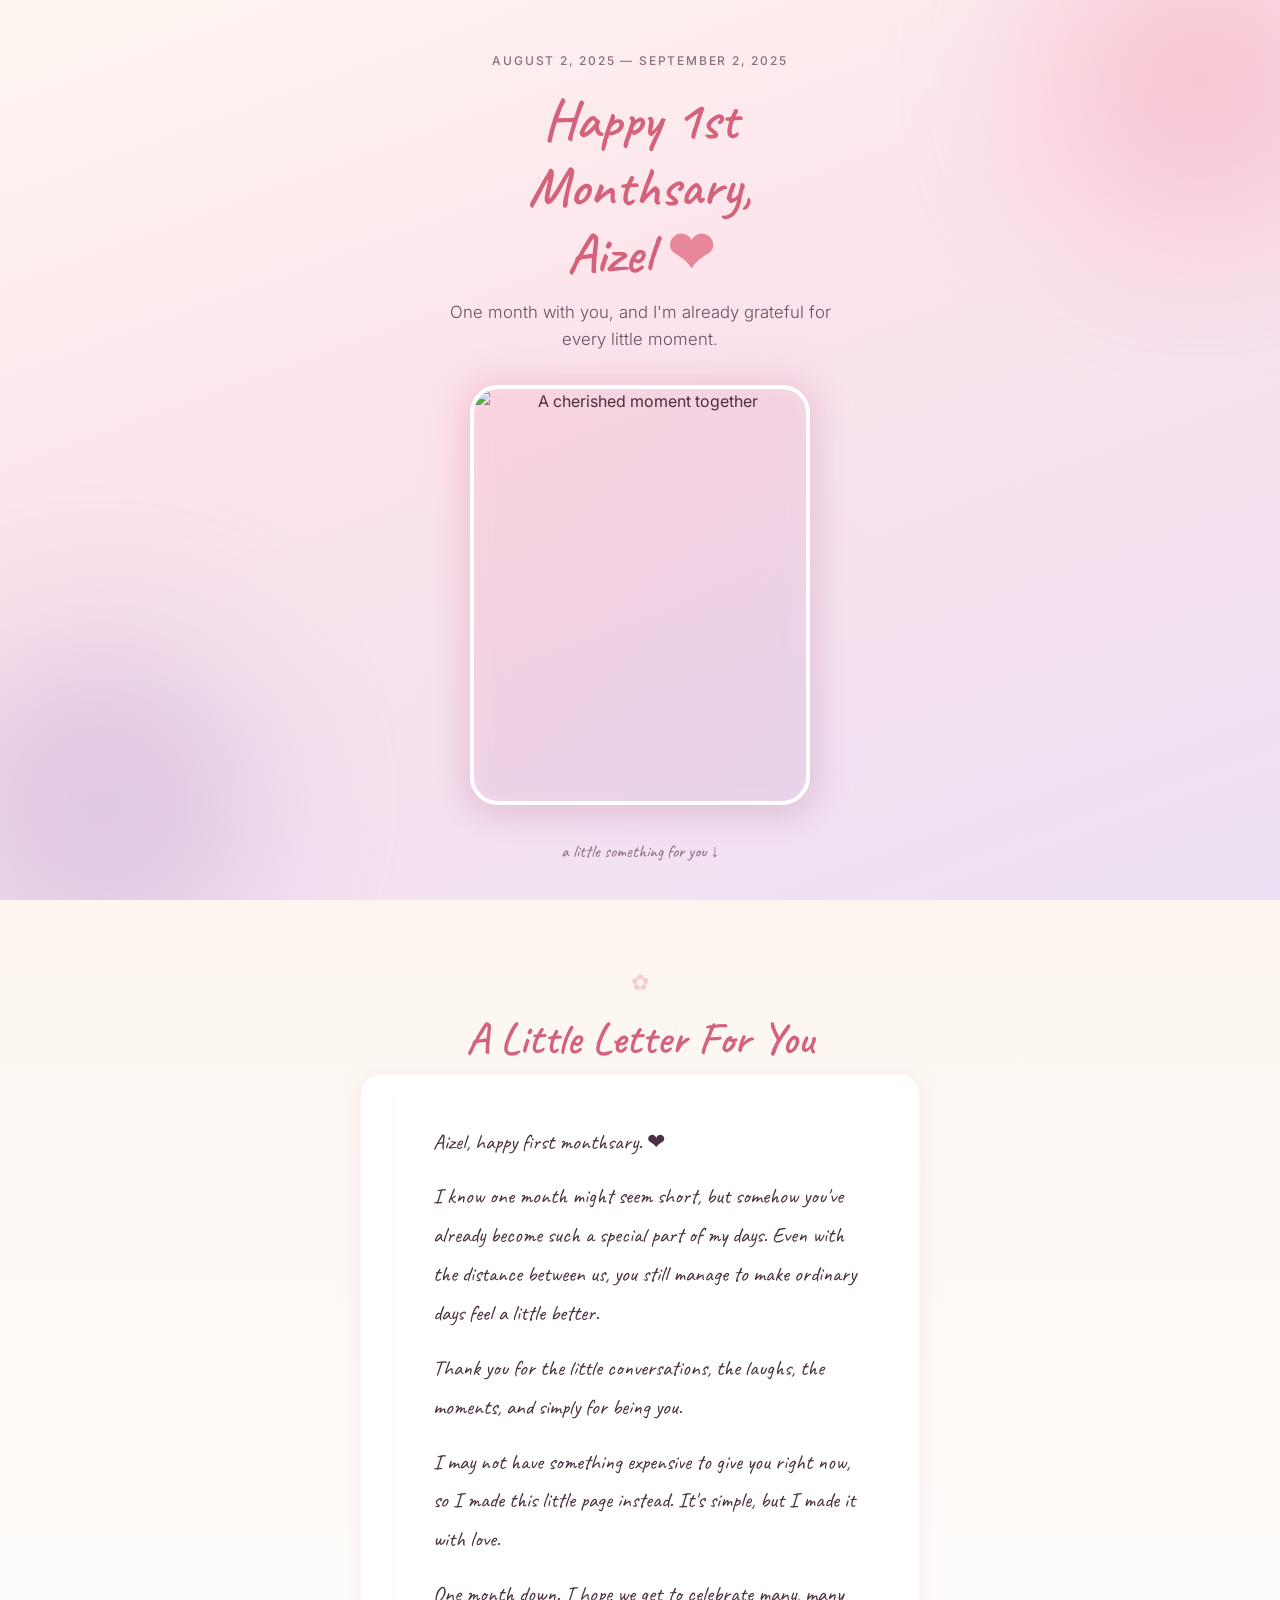
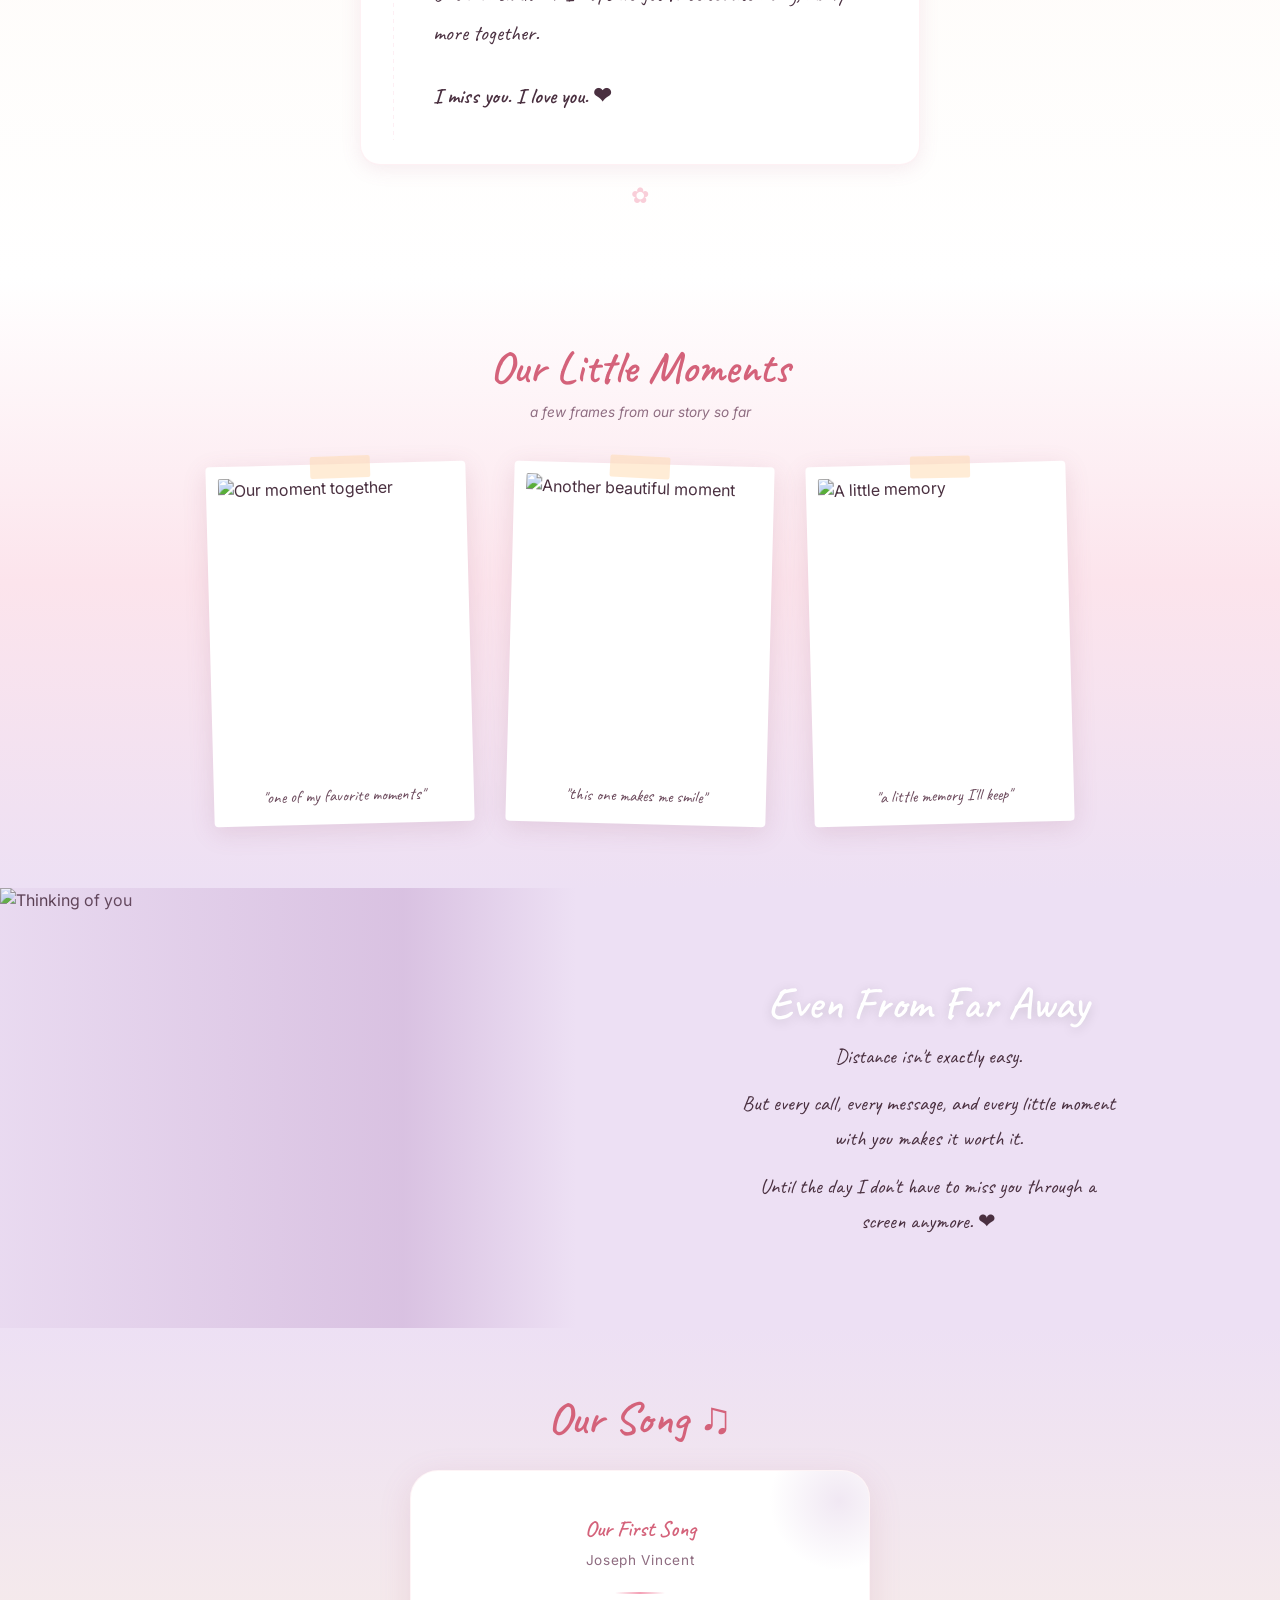
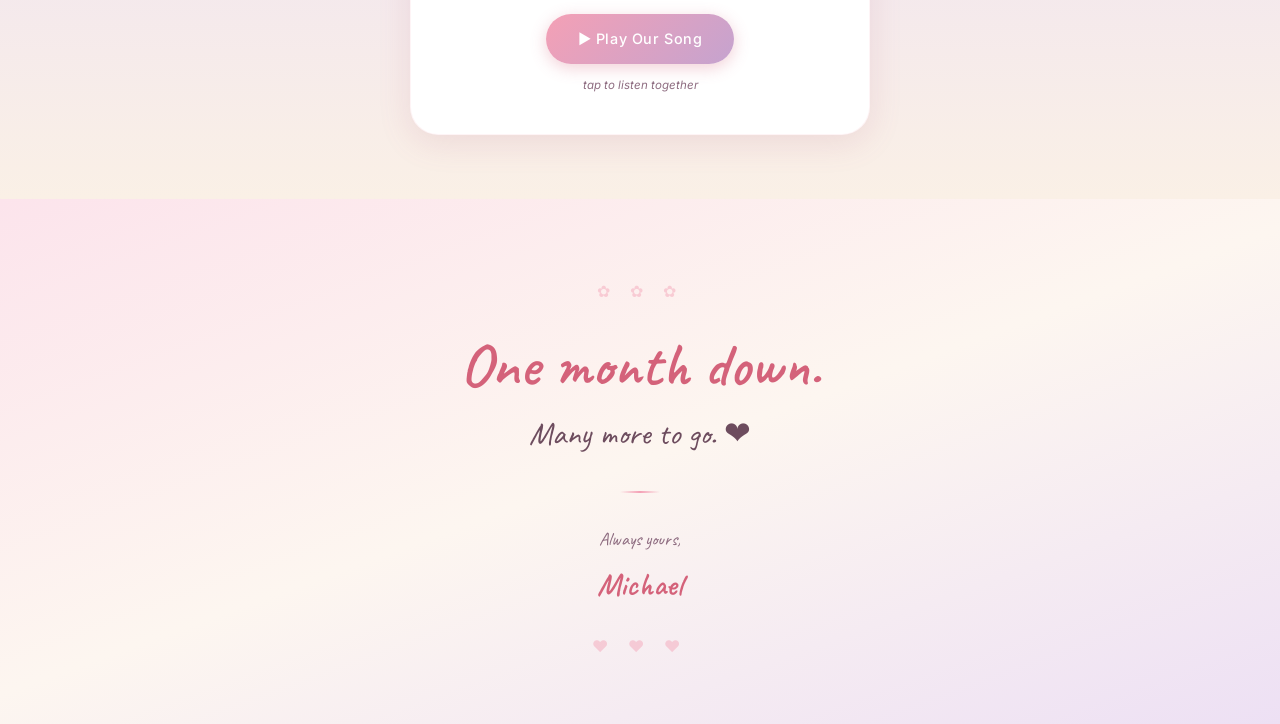
==== monthsary/index.html @ ea2328e8 "updated file" ====
<!DOCTYPE html>
<html lang="en">
<head>
  <meta charset="UTF-8" />
  <meta name="viewport" content="width=device-width, initial-scale=1.0"/>
  <title>Happy 1st Monthsary, Aizel 🤍</title>
  <link rel="preconnect" href="https://fonts.googleapis.com">
  <link rel="preconnect" href="https://fonts.gstatic.com" crossorigin>
  <link href="https://fonts.googleapis.com/css2?family=Caveat:wght@400;600&family=Inter:wght@300;400;500;600&display=swap" rel="stylesheet">
  <link rel="stylesheet" href="style.css">
</head>
<body>

  <!-- ===== 1. HERO ===== -->
  <section class="hero">
    <div class="hero-glow hero-glow--1"></div>
    <div class="hero-glow hero-glow--2"></div>

    <div class="hero-content">
      <p class="hero-date">August 2, 2025 &mdash; September 2, 2025</p>
      <h1 class="hero-title">Happy 1st Monthsary,<br>Aizel <span class="heart-accent">&#10084;</span></h1>
      <p class="hero-subtitle">One month with you, and I'm already grateful for every little moment.</p>

      <div class="hero-photo-frame">
        <img src="../public/monthsary1.jpg" alt="A cherished moment together" class="hero-photo" loading="eager">
        <div class="hero-photo-glow"></div>
      </div>

      <p class="scroll-hint">a little something for you <span class="scroll-arrow">&darr;</span></p>
    </div>
  </section>

  <!-- ===== 2. LOVE LETTER ===== -->
  <section class="letter-section">
    <div class="letter-container">
      <div class="letter-deco letter-deco--top">&#10047;</div>
      <h2 class="section-heading">A Little Letter For You</h2>
      <div class="letter-paper">
        <p class="letter-line">Aizel, happy first monthsary. &#10084;</p>
        <p class="letter-line">I know one month might seem short, but somehow you've already become such a special part of my days. Even with the distance between us, you still manage to make ordinary days feel a little better.</p>
        <p class="letter-line">Thank you for the little conversations, the laughs, the moments, and simply for being you.</p>
        <p class="letter-line">I may not have something expensive to give you right now, so I made this little page instead. It's simple, but I made it with love.</p>
        <p class="letter-line">One month down. I hope we get to celebrate many, many more together.</p>
        <p class="letter-line letter-closing">I miss you. I love you. &#10084;</p>
      </div>
      <div class="letter-deco letter-deco--bottom">&#10047;</div>
    </div>
  </section>

  <!-- ===== 3. OUR LITTLE MOMENTS ===== -->
  <section class="moments-section">
    <h2 class="section-heading">Our Little Moments</h2>
    <p class="moments-subtitle">a few frames from our story so far</p>

    <div class="moments-gallery">
      <div class="polaroid polaroid--tilt-left">
        <div class="polaroid-inner">
          <img src="../public/monthsary1.jpg" alt="Our moment together" class="polaroid-img" loading="lazy">
          <p class="polaroid-caption">"one of my favorite moments"</p>
        </div>
        <div class="polaroid-tape"></div>
      </div>

      <div class="polaroid polaroid--tilt-right">
        <div class="polaroid-inner">
          <img src="../public/monthsary2.jpg" alt="Another beautiful moment" class="polaroid-img" loading="lazy">
          <p class="polaroid-caption">"this one makes me smile"</p>
        </div>
        <div class="polaroid-tape"></div>
      </div>

      <div class="polaroid polaroid--tilt-left">
        <div class="polaroid-inner">
          <img src="../public/monthsary3.jpg" alt="A little memory" class="polaroid-img" loading="lazy">
          <p class="polaroid-caption">"a little memory I'll keep"</p>
        </div>
        <div class="polaroid-tape"></div>
      </div>
    </div>
  </section>

  <!-- ===== 4. LDR SECTION ===== -->
  <section class="ldr-section">
    <div class="ldr-container">
      <div class="ldr-visual">
        <img src="../public/monthsary2.jpg" alt="Thinking of you" class="ldr-photo" loading="lazy">
        <div class="ldr-photo-overlay"></div>
      </div>
      <div class="ldr-content">
        <h2 class="section-heading section-heading--light">Even From Far Away</h2>
        <p class="ldr-text">Distance isn't exactly easy.</p>
        <p class="ldr-text">But every call, every message, and every little moment with you makes it worth it.</p>
        <p class="ldr-text">Until the day I don't have to miss you through a screen anymore. &#10084;</p>
      </div>
    </div>
  </section>

  <!-- ===== 5. OUR SONG ===== -->
  <section class="song-section">
    <div class="song-container">
      <h2 class="section-heading">Our Song &#9835;</h2>

      <div class="song-card">
        <div class="song-card-glow"></div>
        <div class="song-info">
          <p class="song-label">Our First Song</p>
          <p class="song-artist">Joseph Vincent</p>
        </div>
        <div class="song-divider"></div>
        <!-- ======================================================
             REPLACE THE HREF BELOW WITH YOUR SPOTIFY / YOUTUBE LINK
             ====================================================== -->
        <a href="https://open.spotify.com/track/2bkzqem4veyueCgtIJ7bMV?si=712fbd32a8e74d12" target="_blank" rel="noopener noreferrer" class="song-play-btn">
          &#9654; Play Our Song
        </a>
        <p class="song-note">tap to listen together</p>
      </div>
    </div>
  </section>

  <!-- ===== 6. FINAL MESSAGE ===== -->
  <section class="final-section">
    <div class="final-container">
      <div class="final-deco">&#10047; &#10047; &#10047;</div>
      <p class="final-big">One month down.</p>
      <p class="final-sub">Many more to go. &#10084;</p>
      <div class="final-divider"></div>
      <p class="final-sign">Always yours,</p>
      <p class="final-name">Michael</p>
      <div class="final-deco final-deco--bottom">&#10084; &#10084; &#10084;</div>
    </div>
  </section>

</body>
</html>
---- monthsary/style.css ----
/* ==========================================================================
   1st Monthsary — Style
   Mobile-first, HTML + CSS only
   ========================================================================== */

/* ==========================================================================
   1. CSS VARIABLES & RESET
   ========================================================================== */
:root {
  --pink: #f4a0b5;
  --pink-deep: #d4627a;
  --pink-light: #fce4ec;
  --lavender: #c5a3cf;
  --lavender-light: #ede0f4;
  --cream: #fdf6f0;
  --cream-warm: #faf0e6;
  --white: #ffffff;
  --text: #4a3040;
  --text-soft: #6d4c5e;
  --text-light: #8e6c80;
  --accent: #e8879b;
  --shadow-soft: 0 4px 20px rgba(180, 100, 130, 0.12);
  --shadow-card: 0 8px 32px rgba(180, 100, 130, 0.15);
  --shadow-glow: 0 0 40px rgba(228, 135, 155, 0.2);
  --radius-sm: 12px;
  --radius-md: 20px;
  --radius-lg: 28px;
  --radius-xl: 40px;
  --font-body: 'Inter', -apple-system, BlinkMacSystemFont, 'Segoe UI', sans-serif;
  --font-hand: 'Caveat', cursive;
}

*,
*::before,
*::after {
  margin: 0;
  padding: 0;
  box-sizing: border-box;
}

html {
  scroll-behavior: smooth;
  -webkit-text-size-adjust: 100%;
}

body {
  font-family: var(--font-body);
  color: var(--text);
  background: var(--cream);
  line-height: 1.6;
  overflow-x: hidden;
  -webkit-font-smoothing: antialiased;
  -moz-osx-font-smoothing: grayscale;
}

img {
  max-width: 100%;
  height: auto;
  display: block;
}

a {
  text-decoration: none;
  color: inherit;
}

/* ==========================================================================
   2. SHARED / UTILITY
   ========================================================================== */
.section-heading {
  font-family: var(--font-hand);
  font-size: 2rem;
  font-weight: 600;
  color: var(--pink-deep);
  text-align: center;
  margin-bottom: 0.5rem;
  line-height: 1.2;
}

.section-heading--light {
  color: var(--white);
  text-shadow: 0 2px 12px rgba(0, 0, 0, 0.15);
}

/* ==========================================================================
   3. HERO
   ========================================================================== */
.hero {
  position: relative;
  min-height: 100vh;
  min-height: 100dvh;
  display: flex;
  align-items: center;
  justify-content: center;
  text-align: center;
  padding: 3rem 1.25rem 2rem;
  background: linear-gradient(160deg, var(--cream) 0%, var(--pink-light) 40%, var(--lavender-light) 100%);
  overflow: hidden;
}

.hero-glow {
  position: absolute;
  width: 320px;
  height: 320px;
  border-radius: 50%;
  pointer-events: none;
  filter: blur(80px);
  opacity: 0.45;
  animation: glowPulse 6s ease-in-out infinite;
}

.hero-glow--1 {
  background: var(--pink);
  top: -80px;
  right: -80px;
}

.hero-glow--2 {
  background: var(--lavender);
  bottom: -60px;
  left: -60px;
  animation-delay: 3s;
}

@keyframes glowPulse {
  0%, 100% { transform: scale(1); opacity: 0.4; }
  50% { transform: scale(1.15); opacity: 0.6; }
}

.hero-content {
  position: relative;
  z-index: 2;
  max-width: 420px;
  width: 100%;
}

.hero-date {
  font-size: 0.75rem;
  letter-spacing: 0.15em;
  text-transform: uppercase;
  color: var(--text-light);
  margin-bottom: 1rem;
  font-weight: 500;
}

.hero-title {
  font-family: var(--font-hand);
  font-size: 2.4rem;
  font-weight: 600;
  color: var(--pink-deep);
  line-height: 1.2;
  margin-bottom: 0.75rem;
}

.heart-accent {
  color: var(--accent);
  display: inline-block;
  animation: heartbeat 2s ease-in-out infinite;
}

@keyframes heartbeat {
  0%, 100% { transform: scale(1); }
  15% { transform: scale(1.15); }
  30% { transform: scale(1); }
  45% { transform: scale(1.1); }
}

.hero-subtitle {
  font-size: 0.95rem;
  color: var(--text-soft);
  line-height: 1.6;
  margin-bottom: 2rem;
  font-weight: 300;
}

.hero-photo-frame {
  position: relative;
  display: inline-block;
  margin-bottom: 2rem;
}

.hero-photo {
  width: 260px;
  height: 320px;
  object-fit: cover;
  border-radius: var(--radius-lg);
  box-shadow: var(--shadow-card);
  border: 4px solid var(--white);
  transition: transform 0.4s ease, box-shadow 0.4s ease;
}

.hero-photo:hover {
  transform: translateY(-4px) rotate(-1deg);
  box-shadow: var(--shadow-card), var(--shadow-glow);
}

.hero-photo-glow {
  position: absolute;
  inset: -12px;
  border-radius: calc(var(--radius-lg) + 8px);
  background: linear-gradient(135deg, rgba(244, 160, 181, 0.25), rgba(197, 163, 207, 0.25));
  filter: blur(16px);
  z-index: -1;
  animation: glowPulse 5s ease-in-out infinite;
}

.scroll-hint {
  font-family: var(--font-hand);
  font-size: 1.1rem;
  color: var(--text-light);
  animation: fadeInUp 1.2s ease 0.6s both;
}

.scroll-arrow {
  display: inline-block;
  animation: bobDown 2s ease-in-out infinite;
}

@keyframes bobDown {
  0%, 100% { transform: translateY(0); }
  50% { transform: translateY(5px); }
}

@keyframes fadeInUp {
  from { opacity: 0; transform: translateY(16px); }
  to { opacity: 1; transform: translateY(0); }
}

/* ==========================================================================
   4. LOVE LETTER
   ========================================================================== */
.letter-section {
  padding: 4rem 1.25rem;
  background: linear-gradient(180deg, var(--cream) 0%, var(--white) 100%);
}

.letter-container {
  max-width: 480px;
  margin: 0 auto;
  text-align: center;
}

.letter-deco {
  font-size: 1.4rem;
  color: var(--pink);
  opacity: 0.5;
  margin-bottom: 0.75rem;
}

.letter-deco--bottom {
  margin-top: 0.75rem;
  margin-bottom: 0;
}

.letter-paper {
  background: var(--white);
  border-radius: var(--radius-md);
  padding: 2rem 1.75rem;
  box-shadow: var(--shadow-soft);
  border: 1px solid rgba(244, 160, 181, 0.15);
  text-align: left;
  position: relative;
}

.letter-paper::before {
  content: '';
  position: absolute;
  top: 1.5rem;
  bottom: 1.5rem;
  left: 2rem;
  width: 1px;
  background: repeating-linear-gradient(
    to bottom,
    var(--pink-light) 0px,
    var(--pink-light) 4px,
    transparent 4px,
    transparent 8px
  );
  opacity: 0.6;
}

.letter-line {
  font-family: var(--font-hand);
  font-size: 1.2rem;
  color: var(--text);
  line-height: 1.8;
  margin-bottom: 1rem;
  padding-left: 1rem;
}

.letter-line:last-child {
  margin-bottom: 0;
}

.letter-closing {
  margin-top: 1.5rem;
  font-weight: 600;
}

/* ==========================================================================
   5. OUR LITTLE MOMENTS
   ========================================================================== */
.moments-section {
  padding: 4rem 1.25rem;
  background: linear-gradient(180deg, var(--white) 0%, var(--pink-light) 50%, var(--lavender-light) 100%);
}

.moments-subtitle {
  text-align: center;
  font-size: 0.85rem;
  color: var(--text-light);
  font-style: italic;
  margin-bottom: 2.5rem;
}

.moments-gallery {
  display: flex;
  flex-direction: column;
  align-items: center;
  gap: 2.5rem;
  max-width: 340px;
  margin: 0 auto;
}

.polaroid {
  position: relative;
  width: 100%;
}

.polaroid-inner {
  background: var(--white);
  padding: 12px 12px 48px 12px;
  border-radius: 4px;
  box-shadow: 0 6px 24px rgba(150, 80, 110, 0.15);
  transition: transform 0.4s cubic-bezier(0.25, 0.46, 0.45, 0.94), box-shadow 0.4s ease;
}

.polaroid:hover .polaroid-inner {
  transform: scale(1.03) rotate(0deg);
  box-shadow: 0 12px 36px rgba(150, 80, 110, 0.25);
}

.polaroid--tilt-left .polaroid-inner {
  transform: rotate(-2deg);
}

.polaroid--tilt-right .polaroid-inner {
  transform: rotate(2deg);
}

.polaroid--tilt-left:nth-child(odd) .polaroid-inner {
  transform: rotate(-1.5deg);
}

.polaroid--tilt-right:nth-child(even) .polaroid-inner {
  transform: rotate(1.5deg);
}

.polaroid-img {
  width: 100%;
  height: 280px;
  object-fit: cover;
  border-radius: 2px;
}

.polaroid-caption {
  position: absolute;
  bottom: 14px;
  left: 0;
  right: 0;
  text-align: center;
  font-family: var(--font-hand);
  font-size: 1.05rem;
  color: var(--text-soft);
}

.polaroid-tape {
  position: absolute;
  top: -8px;
  left: 50%;
  transform: translateX(-50%) rotate(-2deg);
  width: 60px;
  height: 22px;
  background: rgba(255, 220, 180, 0.55);
  border-radius: 2px;
  z-index: 2;
}

.polaroid:nth-child(2) .polaroid-tape {
  transform: translateX(-50%) rotate(3deg);
}

.polaroid:nth-child(3) .polaroid-tape {
  transform: translateX(-50%) rotate(-1deg);
}

/* ==========================================================================
   6. LDR SECTION
   ========================================================================== */
.ldr-section {
  padding: 0;
  background: var(--lavender-light);
}

.ldr-container {
  position: relative;
  min-height: 420px;
  display: flex;
  flex-direction: column;
  overflow: hidden;
}

.ldr-visual {
  position: relative;
  width: 100%;
  height: 240px;
  flex-shrink: 0;
}

.ldr-photo {
  width: 100%;
  height: 100%;
  object-fit: cover;
}

.ldr-photo-overlay {
  position: absolute;
  inset: 0;
  background: linear-gradient(
    to bottom,
    rgba(197, 163, 207, 0.1) 0%,
    rgba(197, 163, 207, 0.6) 60%,
    var(--lavender-light) 100%
  );
}

.ldr-content {
  padding: 2rem 1.5rem 3rem;
  text-align: center;
}

.ldr-text {
  font-family: var(--font-hand);
  font-size: 1.2rem;
  color: var(--text);
  line-height: 1.7;
  margin-bottom: 0.75rem;
  max-width: 380px;
  margin-left: auto;
  margin-right: auto;
}

.ldr-text:last-child {
  margin-bottom: 0;
}

/* ==========================================================================
   7. OUR SONG
   ========================================================================== */
.song-section {
  padding: 4rem 1.25rem;
  background: linear-gradient(180deg, var(--lavender-light) 0%, var(--cream-warm) 100%);
}

.song-container {
  max-width: 400px;
  margin: 0 auto;
  text-align: center;
}

.song-card {
  position: relative;
  background: var(--white);
  border-radius: var(--radius-lg);
  padding: 2rem 1.5rem;
  box-shadow: var(--shadow-card);
  border: 1px solid rgba(244, 160, 181, 0.12);
  margin-top: 1.5rem;
  overflow: hidden;
}

.song-card-glow {
  position: absolute;
  top: -40px;
  right: -40px;
  width: 140px;
  height: 140px;
  background: radial-gradient(circle, rgba(197, 163, 207, 0.25) 0%, transparent 70%);
  border-radius: 50%;
  pointer-events: none;
}

.song-info {
  margin-bottom: 1.25rem;
}

.song-label {
  font-family: var(--font-hand);
  font-size: 1.4rem;
  font-weight: 600;
  color: var(--pink-deep);
  margin-bottom: 0.2rem;
}

.song-artist {
  font-size: 0.85rem;
  color: var(--text-light);
  font-weight: 400;
  letter-spacing: 0.05em;
}

.song-divider {
  width: 50px;
  height: 2px;
  background: linear-gradient(90deg, transparent, var(--pink), transparent);
  margin: 0 auto 1.25rem;
  border-radius: 1px;
}

.song-play-btn {
  display: inline-flex;
  align-items: center;
  justify-content: center;
  gap: 0.5rem;
  padding: 0.85rem 2rem;
  background: linear-gradient(135deg, var(--pink) 0%, var(--lavender) 100%);
  color: var(--white);
  border-radius: 50px;
  font-size: 0.9rem;
  font-weight: 500;
  letter-spacing: 0.04em;
  box-shadow: 0 4px 16px rgba(212, 98, 122, 0.3);
  transition: transform 0.3s ease, box-shadow 0.3s ease;
}

.song-play-btn:hover {
  transform: translateY(-2px);
  box-shadow: 0 6px 24px rgba(212, 98, 122, 0.4);
}

.song-play-btn:active {
  transform: translateY(0);
}

.song-note {
  font-size: 0.72rem;
  color: var(--text-light);
  margin-top: 0.75rem;
  font-style: italic;
}

/* ==========================================================================
   8. FINAL MESSAGE
   ========================================================================== */
.final-section {
  padding: 5rem 1.25rem 4rem;
  background: linear-gradient(160deg, var(--pink-light) 0%, var(--cream) 50%, var(--lavender-light) 100%);
  text-align: center;
}

.final-container {
  max-width: 400px;
  margin: 0 auto;
}

.final-deco {
  font-size: 1rem;
  color: var(--pink);
  opacity: 0.45;
  margin-bottom: 1.5rem;
  letter-spacing: 0.5em;
}

.final-deco--bottom {
  margin-top: 1.5rem;
  margin-bottom: 0;
}

.final-big {
  font-family: var(--font-hand);
  font-size: 2.6rem;
  font-weight: 600;
  color: var(--pink-deep);
  line-height: 1.2;
  margin-bottom: 0.4rem;
}

.final-sub {
  font-family: var(--font-hand);
  font-size: 1.6rem;
  color: var(--text-soft);
  margin-bottom: 2rem;
}

.final-divider {
  width: 40px;
  height: 2px;
  background: linear-gradient(90deg, transparent, var(--pink), transparent);
  margin: 0 auto 2rem;
  border-radius: 1px;
}

.final-sign {
  font-family: var(--font-hand);
  font-size: 1.15rem;
  color: var(--text-light);
  margin-bottom: 0.25rem;
}

.final-name {
  font-family: var(--font-hand);
  font-size: 2rem;
  font-weight: 600;
  color: var(--pink-deep);
}

/* ==========================================================================
   9. RESPONSIVE — TABLETS (≥ 600px)
   ========================================================================== */
@media (min-width: 600px) {
  .hero-title {
    font-size: 3rem;
  }

  .hero-photo {
    width: 300px;
    height: 380px;
  }

  .section-heading {
    font-size: 2.4rem;
  }

  .letter-paper {
    padding: 2.5rem 3rem;
  }

  .letter-line {
    font-size: 1.3rem;
  }

  .moments-gallery {
    flex-direction: row;
    max-width: 700px;
    gap: 2rem;
    align-items: flex-start;
  }

  .polaroid {
    flex: 1;
  }

  .polaroid-img {
    height: 240px;
  }

  .ldr-container {
    flex-direction: row;
    min-height: 400px;
  }

  .ldr-visual {
    width: 45%;
    height: auto;
  }

  .ldr-photo-overlay {
    background: linear-gradient(
      to right,
      rgba(197, 163, 207, 0.1) 0%,
      rgba(197, 163, 207, 0.5) 70%,
      var(--lavender-light) 100%
    );
  }

  .ldr-content {
    width: 55%;
    display: flex;
    flex-direction: column;
    justify-content: center;
    padding: 2rem 2.5rem;
  }

  .final-big {
    font-size: 3.2rem;
  }

  .final-sub {
    font-size: 1.8rem;
  }
}

/* ==========================================================================
   10. RESPONSIVE — DESKTOP (≥ 960px)
   ========================================================================== */
@media (min-width: 960px) {
  .hero-title {
    font-size: 3.5rem;
  }

  .hero-photo {
    width: 340px;
    height: 420px;
  }

  .hero-subtitle {
    font-size: 1.05rem;
  }

  .section-heading {
    font-size: 2.8rem;
  }

  .letter-container {
    max-width: 560px;
  }

  .letter-paper {
    padding: 3rem 3.5rem;
  }

  .letter-line {
    font-size: 1.35rem;
  }

  .moments-gallery {
    max-width: 860px;
    gap: 2.5rem;
  }

  .polaroid-img {
    height: 300px;
  }

  .ldr-container {
    min-height: 440px;
  }

  .ldr-content {
    padding: 3rem;
  }

  .ldr-text {
    font-size: 1.3rem;
  }

  .song-container {
    max-width: 460px;
  }

  .song-card {
    padding: 2.5rem 2rem;
  }

  .final-big {
    font-size: 3.8rem;
  }

  .final-sub {
    font-size: 2rem;
  }
}

/* ==========================================================================
   11. REDUCED MOTION
   ========================================================================== */
@media (prefers-reduced-motion: reduce) {
  *,
  *::before,
  *::after {
    animation-duration: 0.01ms !important;
    animation-iteration-count: 1 !important;
    transition-duration: 0.01ms !important;
  }

  html {
    scroll-behavior: auto;
  }
}

/* ==========================================================================
   12. SMALL SCREENS (≤ 360px)
   ========================================================================== */
@media (max-width: 360px) {
  .hero {
    padding: 2.5rem 1rem 1.5rem;
  }

  .hero-title {
    font-size: 2rem;
  }

  .hero-photo {
    width: 220px;
    height: 280px;
  }

  .letter-paper {
    padding: 1.5rem 1.25rem;
  }

  .letter-line {
    font-size: 1.1rem;
    padding-left: 0.75rem;
  }

  .polaroid-img {
    height: 240px;
  }

  .polaroid-caption {
    font-size: 0.95rem;
  }

  .final-big {
    font-size: 2.2rem;
  }

  .final-sub {
    font-size: 1.4rem;
  }
}
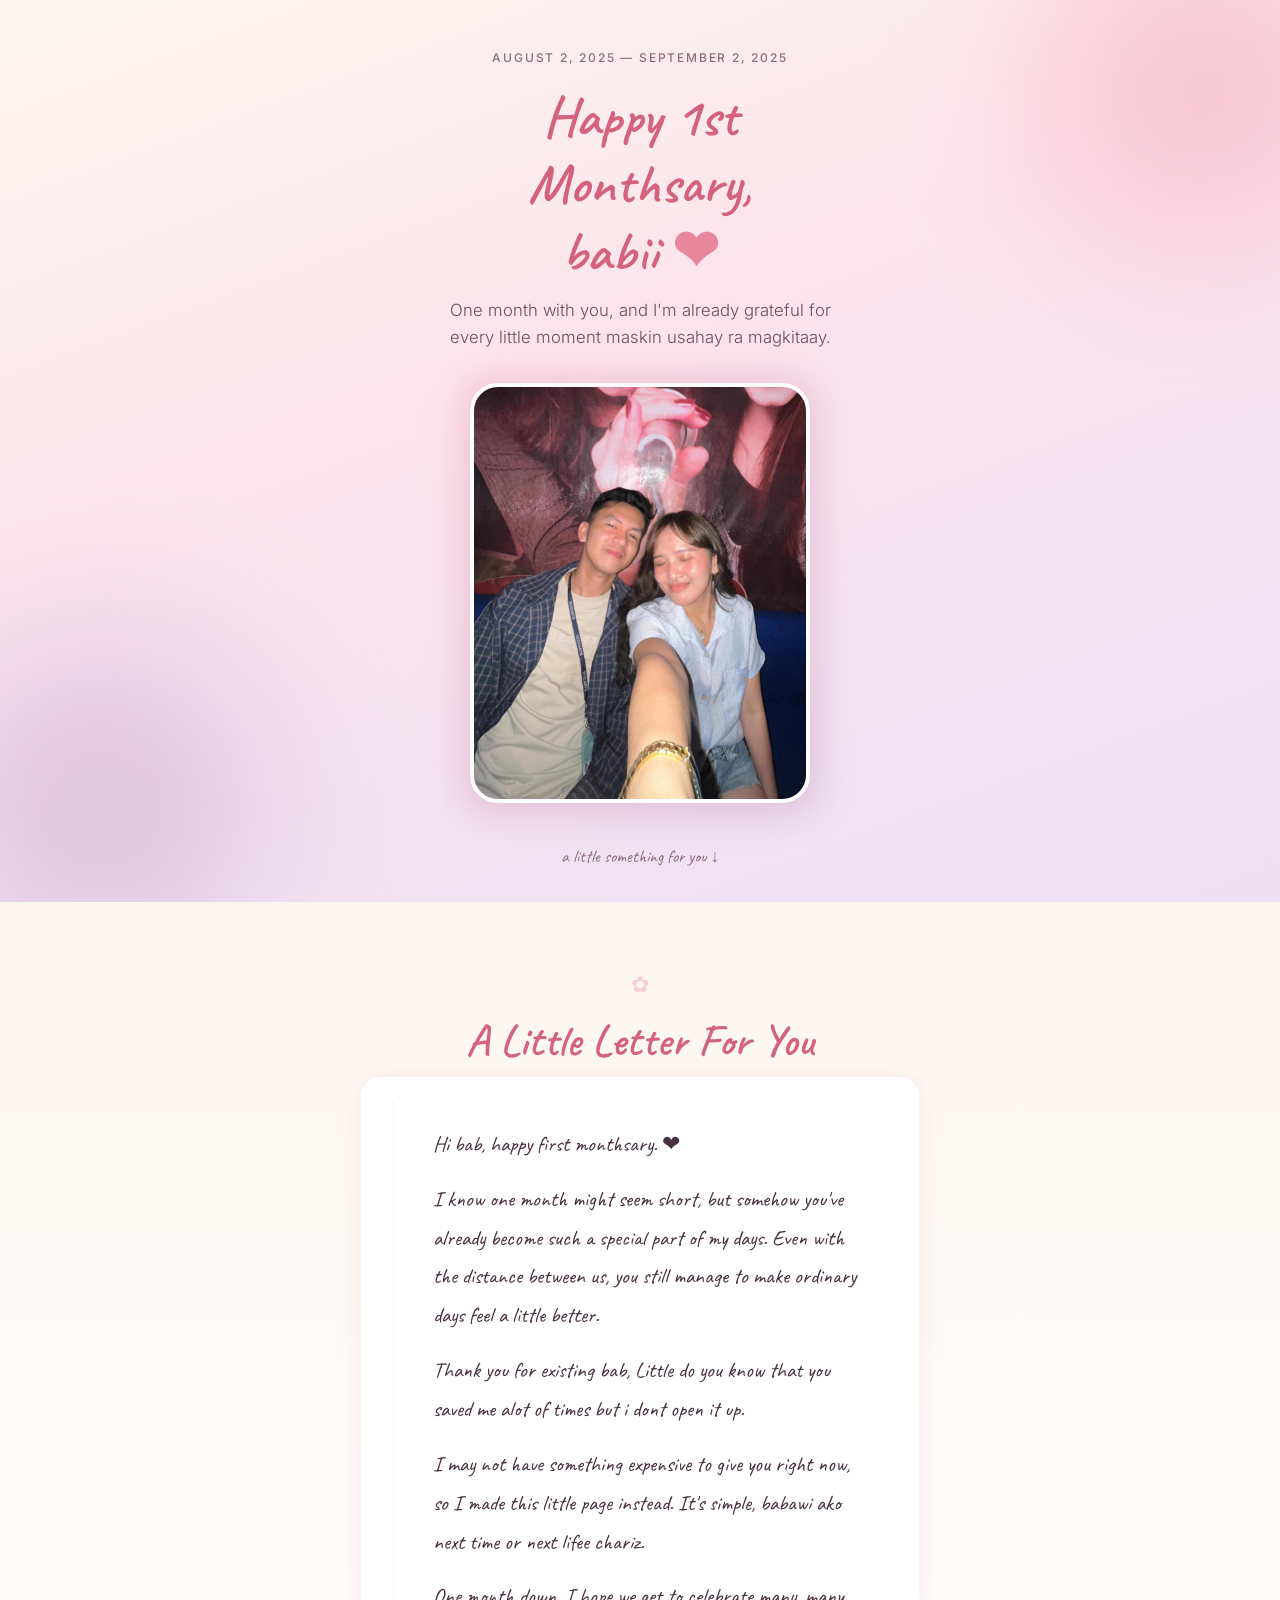
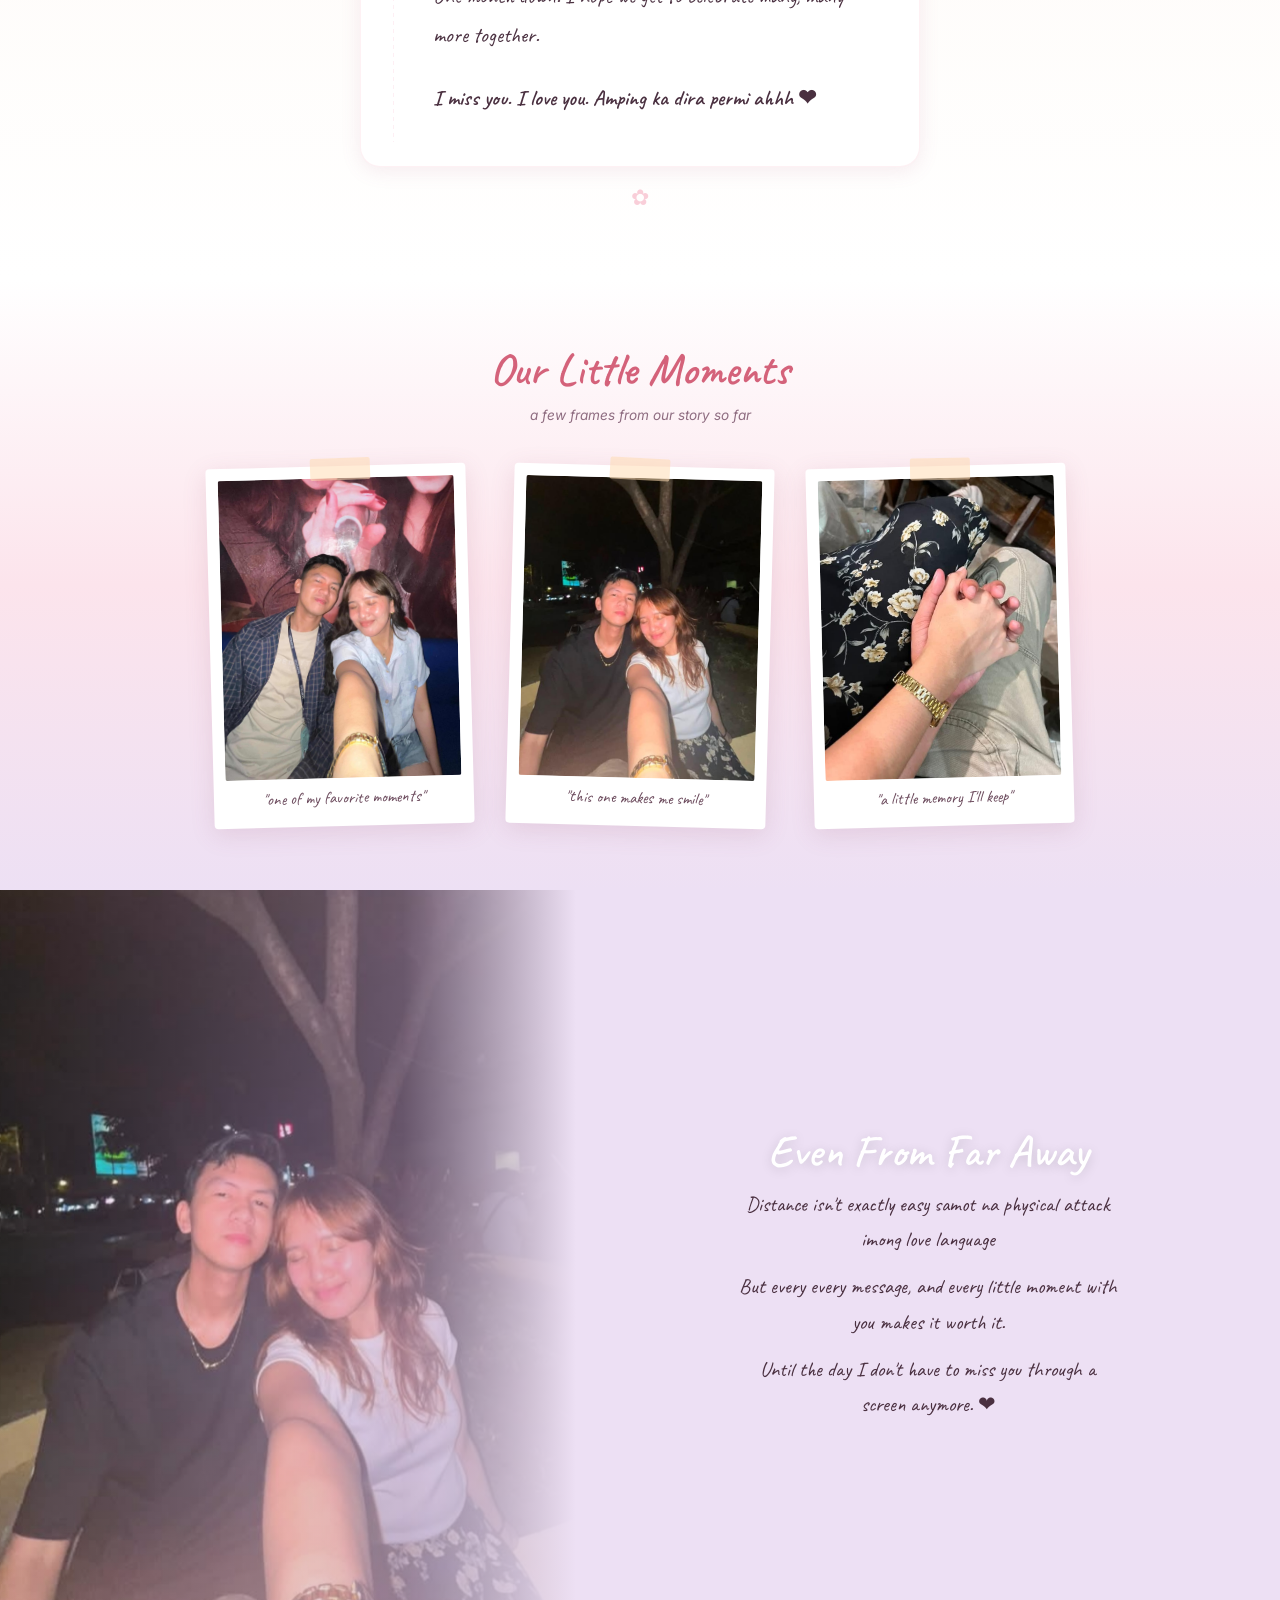
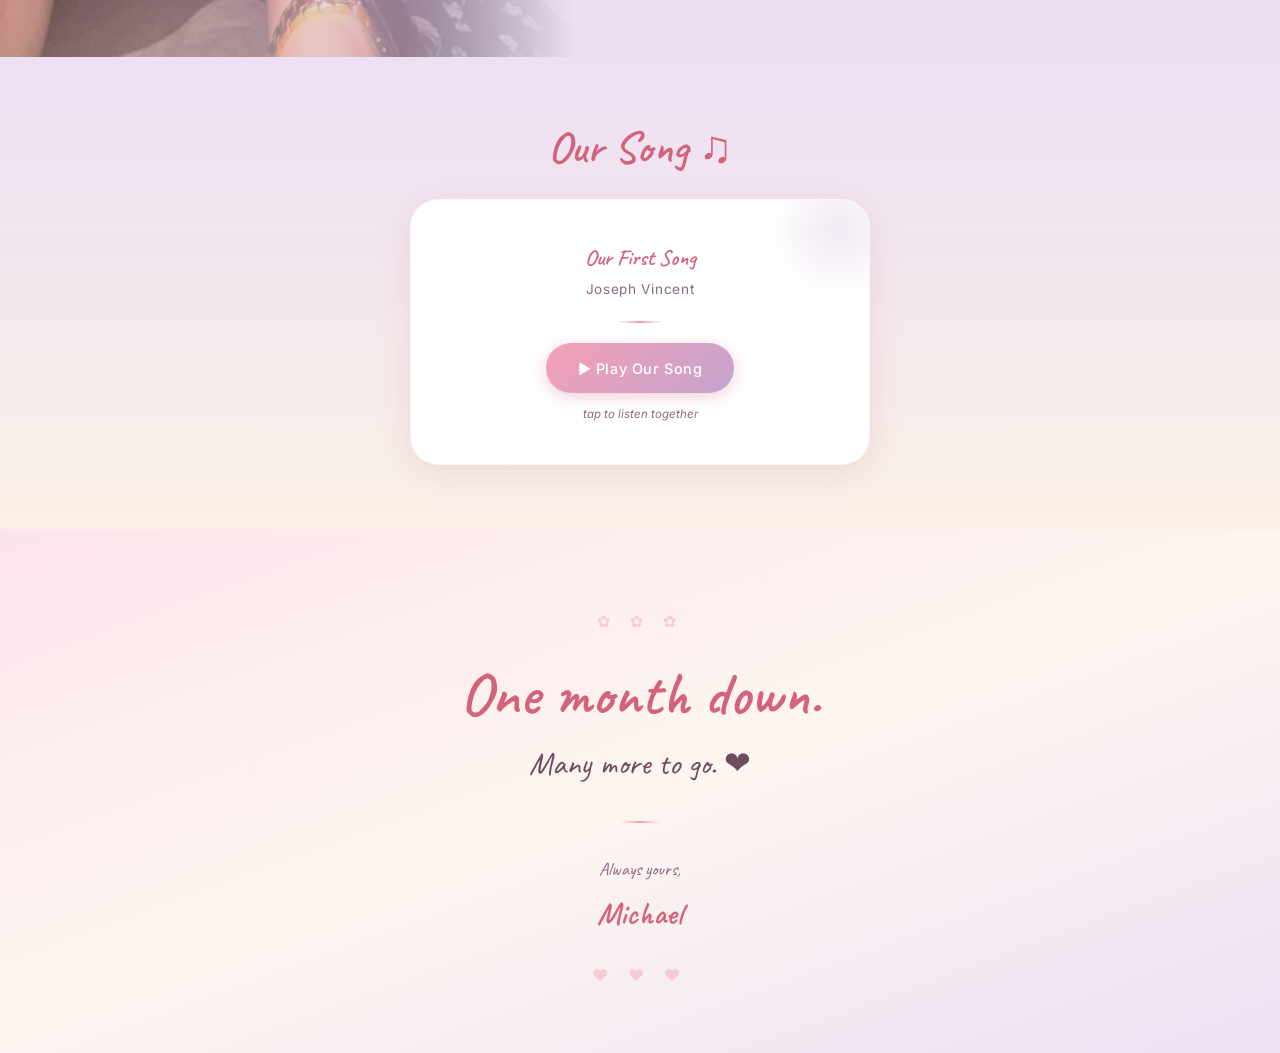
==== commit 9662bff6: "updated image" ====
--- a/monthsary/index.html
+++ b/monthsary/index.html
@@ -3,7 +3,7 @@
 <head>
   <meta charset="UTF-8" />
   <meta name="viewport" content="width=device-width, initial-scale=1.0"/>
-  <title>Happy 1st Monthsary, Aizel 🤍</title>
+  <title>Happy 1st Monthsary, bab 🤍</title>
   <link rel="preconnect" href="https://fonts.googleapis.com">
   <link rel="preconnect" href="https://fonts.gstatic.com" crossorigin>
   <link href="https://fonts.googleapis.com/css2?family=Caveat:wght@400;600&family=Inter:wght@300;400;500;600&display=swap" rel="stylesheet">
@@ -18,8 +18,8 @@
 
     <div class="hero-content">
       <p class="hero-date">August 2, 2025 &mdash; September 2, 2025</p>
-      <h1 class="hero-title">Happy 1st Monthsary,<br>Aizel <span class="heart-accent">&#10084;</span></h1>
-      <p class="hero-subtitle">One month with you, and I'm already grateful for every little moment.</p>
+      <h1 class="hero-title">Happy 1st Monthsary,<br>babii <span class="heart-accent">&#10084;</span></h1>
+      <p class="hero-subtitle">One month with you, and I'm already grateful for every little moment maskin usahay ra magkitaay.</p>
 
       <div class="hero-photo-frame">
         <img src="../public/monthsary1.jpg" alt="A cherished moment together" class="hero-photo" loading="eager">
@@ -36,12 +36,12 @@
       <div class="letter-deco letter-deco--top">&#10047;</div>
       <h2 class="section-heading">A Little Letter For You</h2>
       <div class="letter-paper">
-        <p class="letter-line">Aizel, happy first monthsary. &#10084;</p>
+        <p class="letter-line">Hi bab, happy first monthsary. &#10084;</p>
         <p class="letter-line">I know one month might seem short, but somehow you've already become such a special part of my days. Even with the distance between us, you still manage to make ordinary days feel a little better.</p>
-        <p class="letter-line">Thank you for the little conversations, the laughs, the moments, and simply for being you.</p>
-        <p class="letter-line">I may not have something expensive to give you right now, so I made this little page instead. It's simple, but I made it with love.</p>
+        <p class="letter-line">Thank you for existing bab, Little do you know that you saved me alot of times but i dont open it up.</p>
+        <p class="letter-line">I may not have something expensive to give you right now, so I made this little page instead. It's simple, babawi ako next time or next lifee chariz.</p>
         <p class="letter-line">One month down. I hope we get to celebrate many, many more together.</p>
-        <p class="letter-line letter-closing">I miss you. I love you. &#10084;</p>
+        <p class="letter-line letter-closing">I miss you. I love you. Amping ka dira permi ahhh &#10084;</p>
       </div>
       <div class="letter-deco letter-deco--bottom">&#10047;</div>
     </div>
@@ -88,8 +88,8 @@
       </div>
       <div class="ldr-content">
         <h2 class="section-heading section-heading--light">Even From Far Away</h2>
-        <p class="ldr-text">Distance isn't exactly easy.</p>
-        <p class="ldr-text">But every call, every message, and every little moment with you makes it worth it.</p>
+        <p class="ldr-text">Distance isn't exactly easy samot na physical attack imong love language</p>
+        <p class="ldr-text">But every every message, and every little moment with you makes it worth it.</p>
         <p class="ldr-text">Until the day I don't have to miss you through a screen anymore. &#10084;</p>
       </div>
     </div>
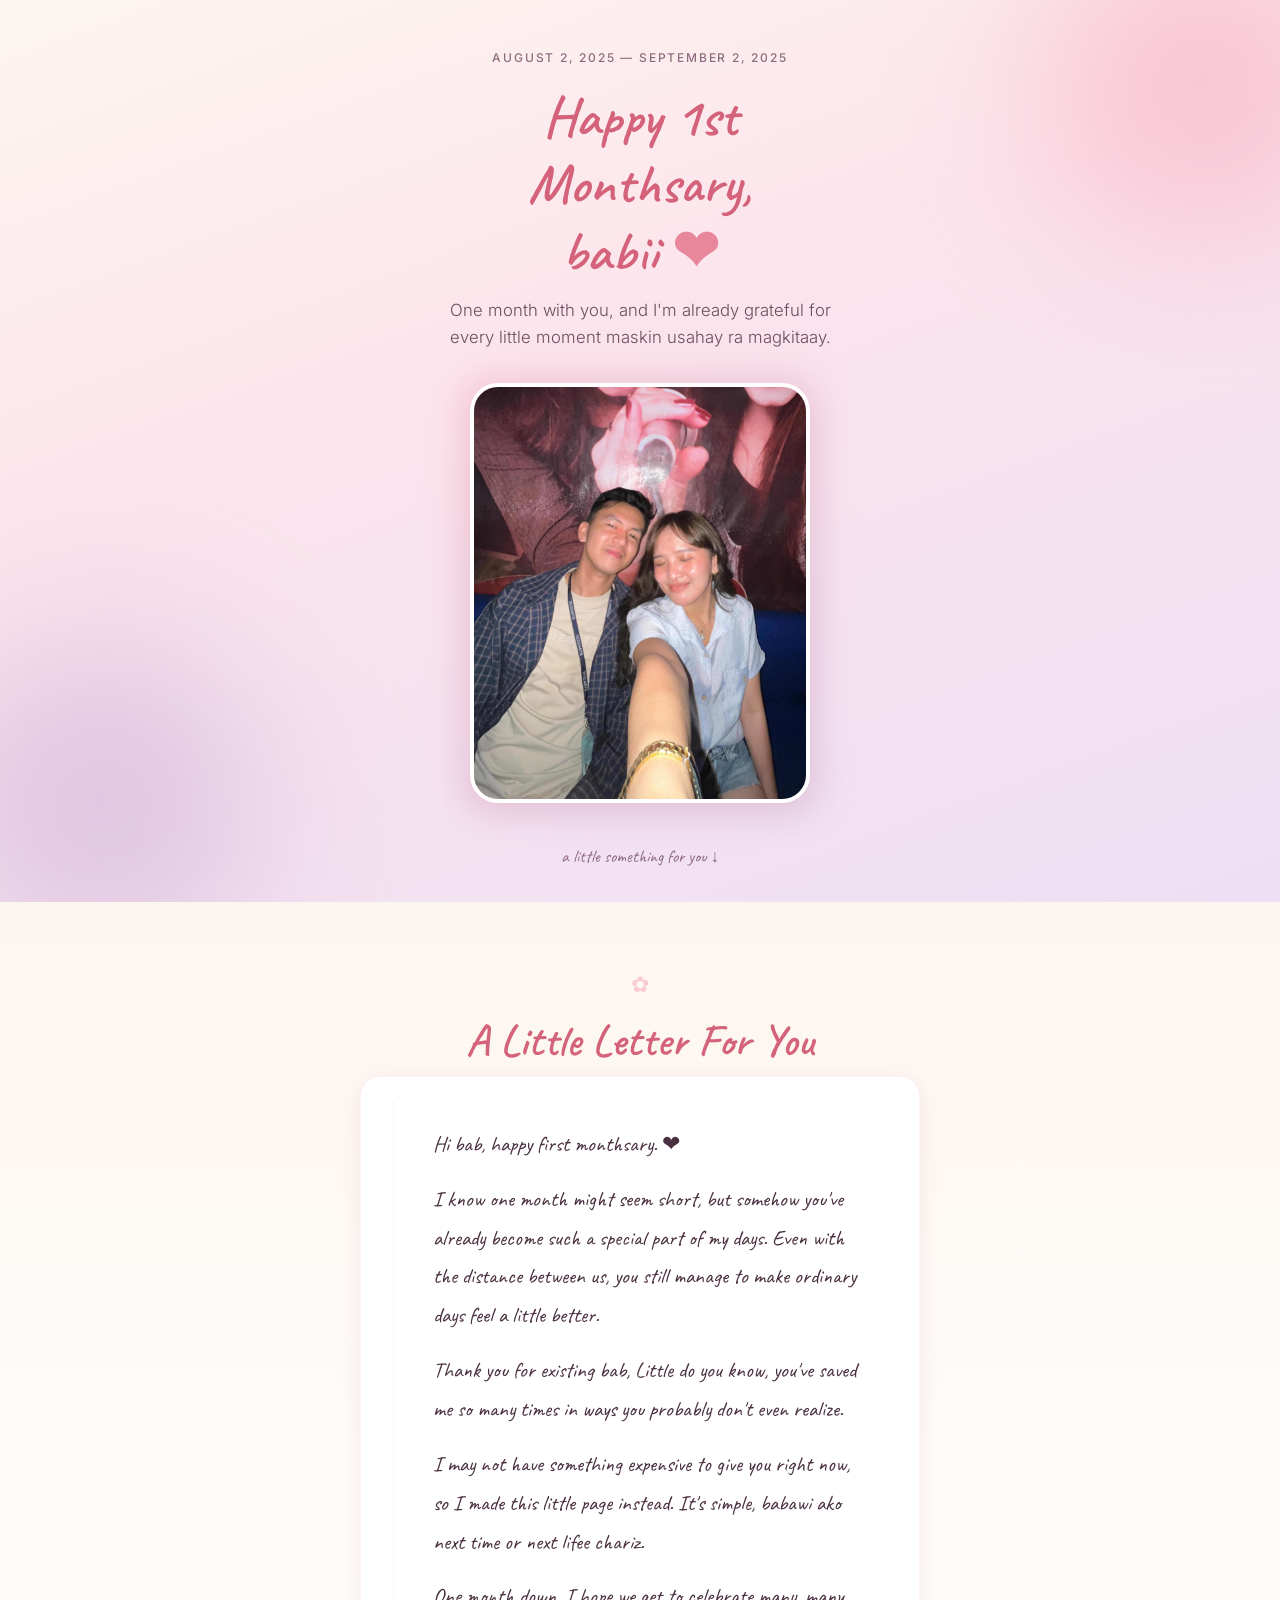
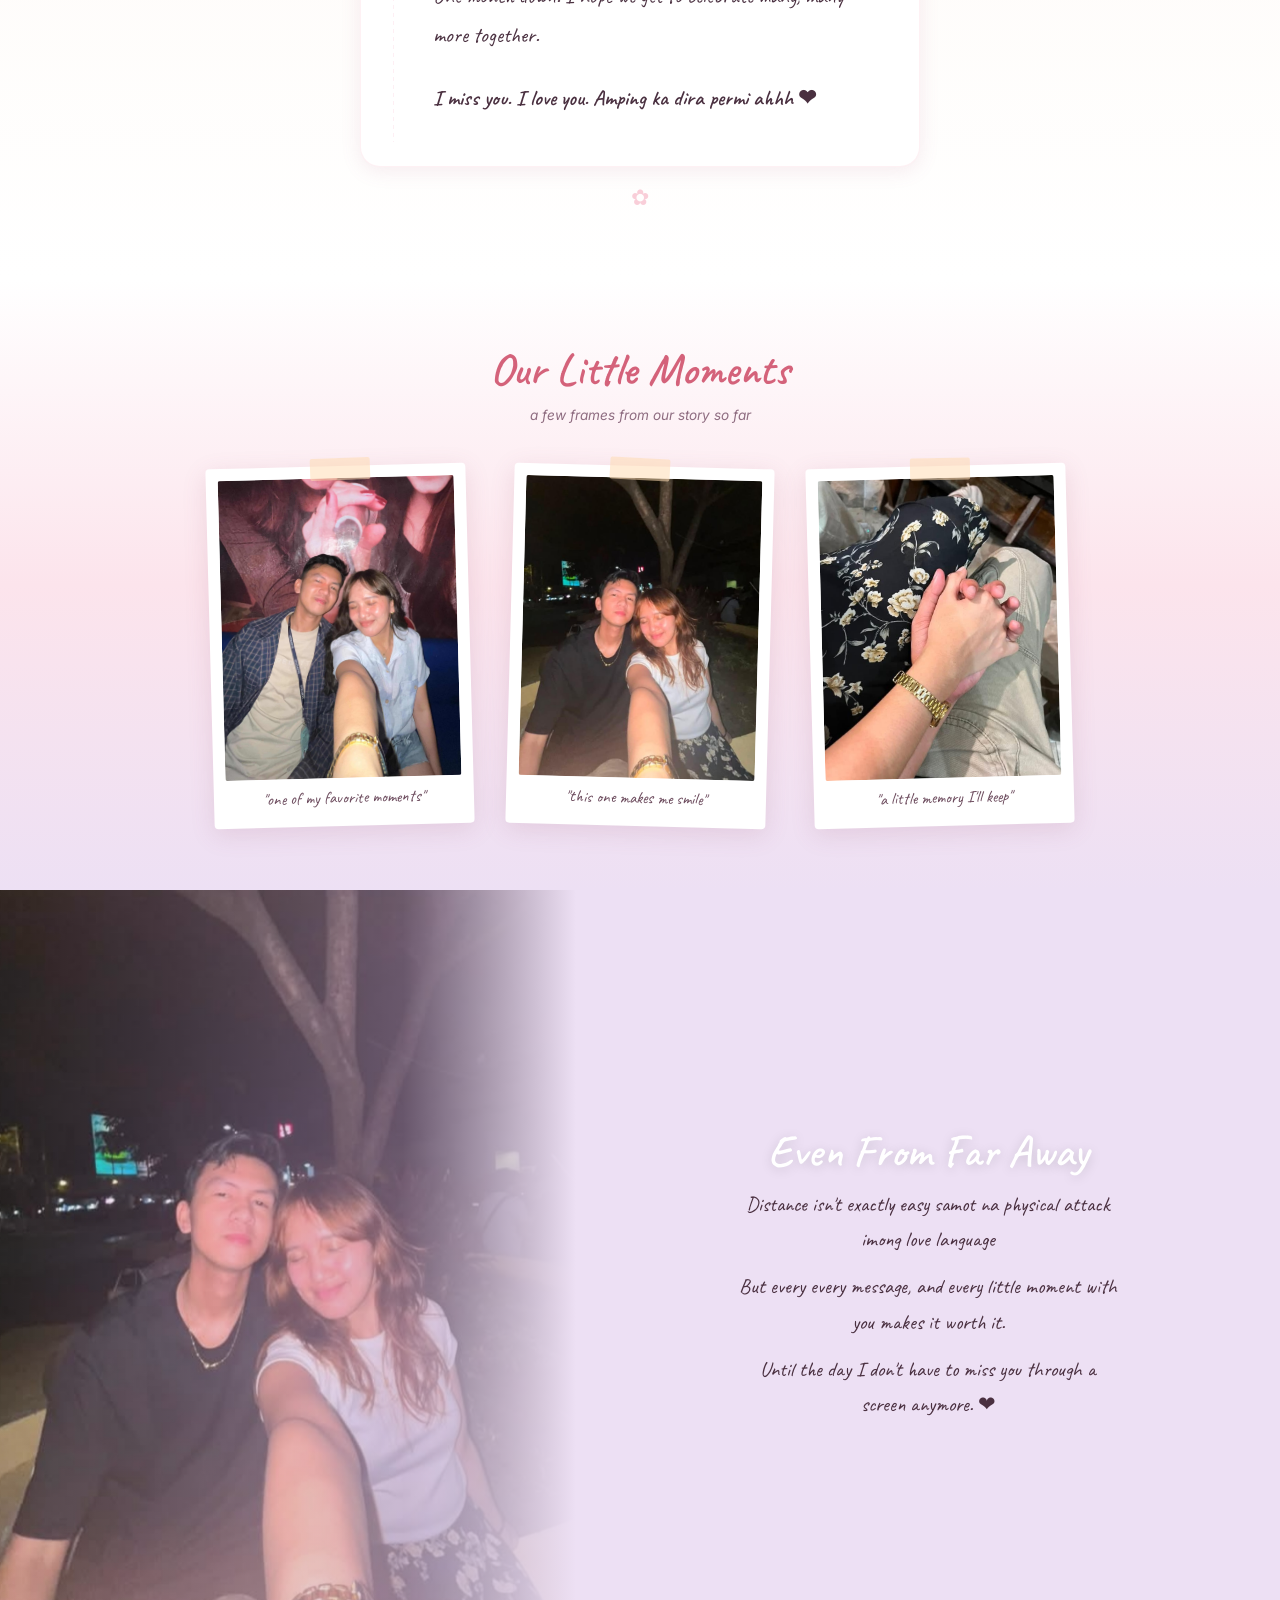
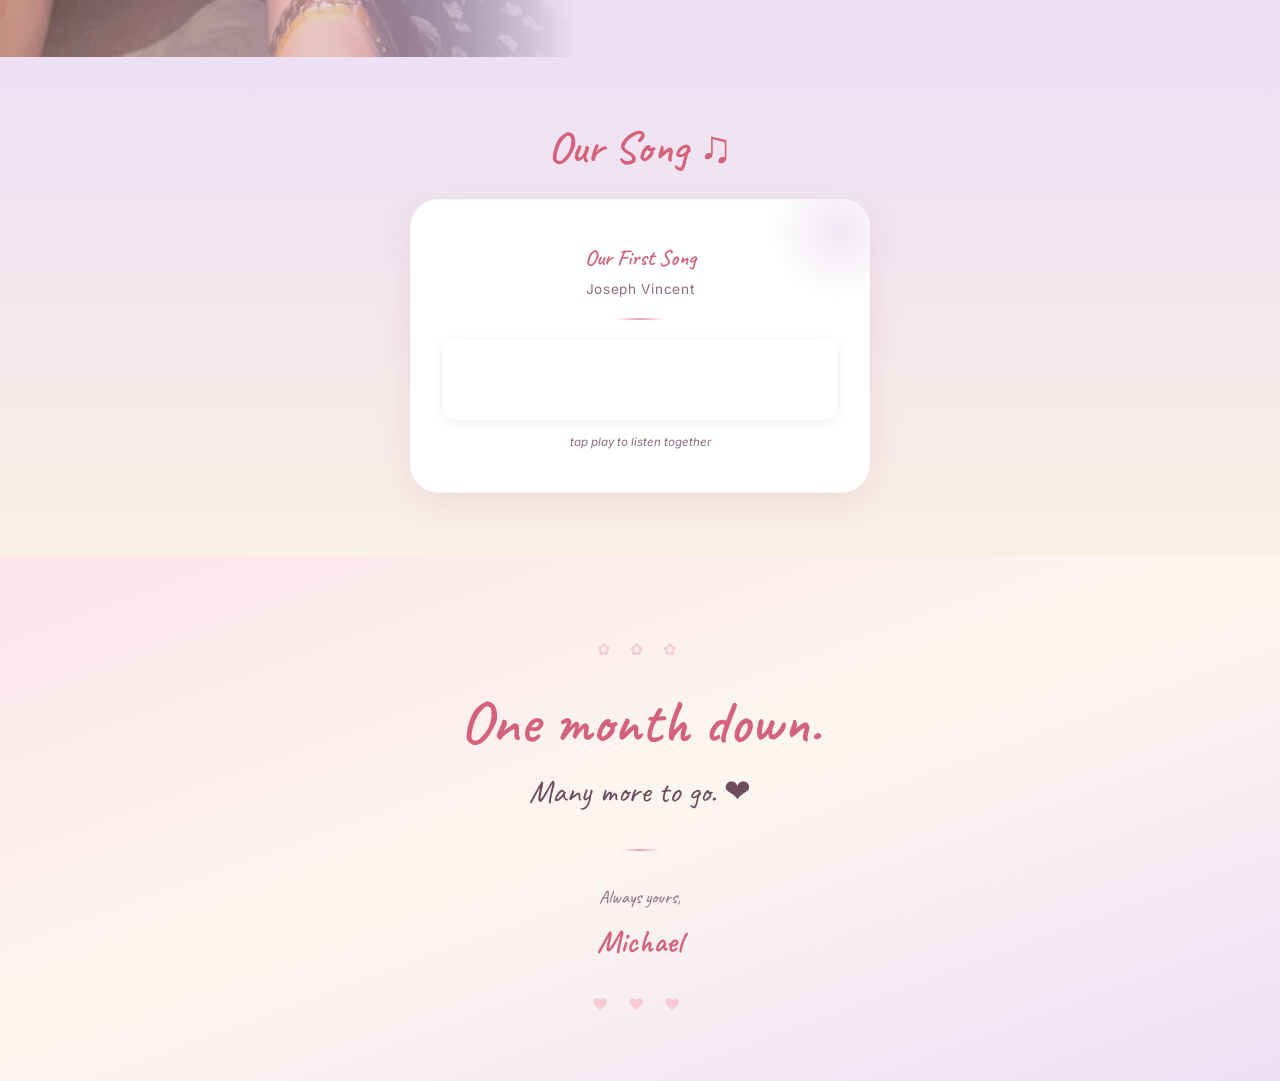
==== commit d79d3c08: "update" ====
--- a/monthsary/index.html
+++ b/monthsary/index.html
@@ -38,7 +38,7 @@
       <div class="letter-paper">
         <p class="letter-line">Hi bab, happy first monthsary. &#10084;</p>
         <p class="letter-line">I know one month might seem short, but somehow you've already become such a special part of my days. Even with the distance between us, you still manage to make ordinary days feel a little better.</p>
-        <p class="letter-line">Thank you for existing bab, Little do you know that you saved me alot of times but i dont open it up.</p>
+        <p class="letter-line">Thank you for existing bab, Little do you know, you've saved me so many times in ways you probably don't even realize.</p>
         <p class="letter-line">I may not have something expensive to give you right now, so I made this little page instead. It's simple, babawi ako next time or next lifee chariz.</p>
         <p class="letter-line">One month down. I hope we get to celebrate many, many more together.</p>
         <p class="letter-line letter-closing">I miss you. I love you. Amping ka dira permi ahhh &#10084;</p>
@@ -107,13 +107,29 @@
           <p class="song-artist">Joseph Vincent</p>
         </div>
         <div class="song-divider"></div>
-        <!-- ======================================================
-             REPLACE THE HREF BELOW WITH YOUR SPOTIFY / YOUTUBE LINK
-             ====================================================== -->
-        <a href="https://open.spotify.com/track/2bkzqem4veyueCgtIJ7bMV?si=712fbd32a8e74d12" target="_blank" rel="noopener noreferrer" class="song-play-btn">
-          &#9654; Play Our Song
-        </a>
-        <p class="song-note">tap to listen together</p>
+
+        <!-- ===============================================================
+             INLINE SPOTIFY PLAYER
+             This embeds the song directly inside the card, so pressing play
+             plays it RIGHT HERE — no redirect, no leaving the page.
+
+             The src below already points to your track. To change it:
+             1. Open the song on Spotify
+             2. Click ... > Share > Embed track
+             3. Copy the src= URL (looks like https://open.spotify.com/embed/track/...)
+             4. Paste it into the src below.
+             ================================================================ -->
+        <div class="song-embed song-embed--spotify">
+          <iframe
+            class="song-embed-frame"
+            src="https://open.spotify.com/embed/track/2bkzqem4veyueCgtIJ7bMV"
+            title="Our First Song"
+            frameborder="0"
+            allow="autoplay; clipboard-write; encrypted-media; fullscreen; picture-in-picture"
+            loading="lazy">
+          </iframe>
+        </div>
+        <p class="song-note">tap play to listen together</p>
       </div>
     </div>
   </section>
--- a/monthsary/style.css
+++ b/monthsary/style.css
@@ -491,7 +491,7 @@
 }
 
 .song-info {
-  margin-bottom: 1.25rem;
+  margin-bottom: 1.05rem;
 }
 
 .song-label {
@@ -517,35 +517,27 @@
   border-radius: 1px;
 }
 
-.song-play-btn {
-  display: inline-flex;
-  align-items: center;
-  justify-content: center;
-  gap: 0.5rem;
-  padding: 0.85rem 2rem;
-  background: linear-gradient(135deg, var(--pink) 0%, var(--lavender) 100%);
-  color: var(--white);
-  border-radius: 50px;
-  font-size: 0.9rem;
-  font-weight: 500;
-  letter-spacing: 0.04em;
-  box-shadow: 0 4px 16px rgba(212, 98, 122, 0.3);
-  transition: transform 0.3s ease, box-shadow 0.3s ease;
-}
-
-.song-play-btn:hover {
-  transform: translateY(-2px);
-  box-shadow: 0 6px 24px rgba(212, 98, 122, 0.4);
-}
-
-.song-play-btn:active {
-  transform: translateY(0);
+.song-embed {
+  border-radius: var(--radius-sm);
+  overflow: hidden;
+  box-shadow: 0 2px 12px rgba(150, 80, 110, 0.12);
+}
+
+.song-embed-frame {
+  display: block;
+  width: 100%;
+  height: 80px;
+  border: 0;
+}
+
+.song-embed--spotify .song-embed-frame {
+  height: 80px;
 }
 
 .song-note {
   font-size: 0.72rem;
   color: var(--text-light);
-  margin-top: 0.75rem;
+  margin-top: 0.85rem;
   font-style: italic;
 }
 
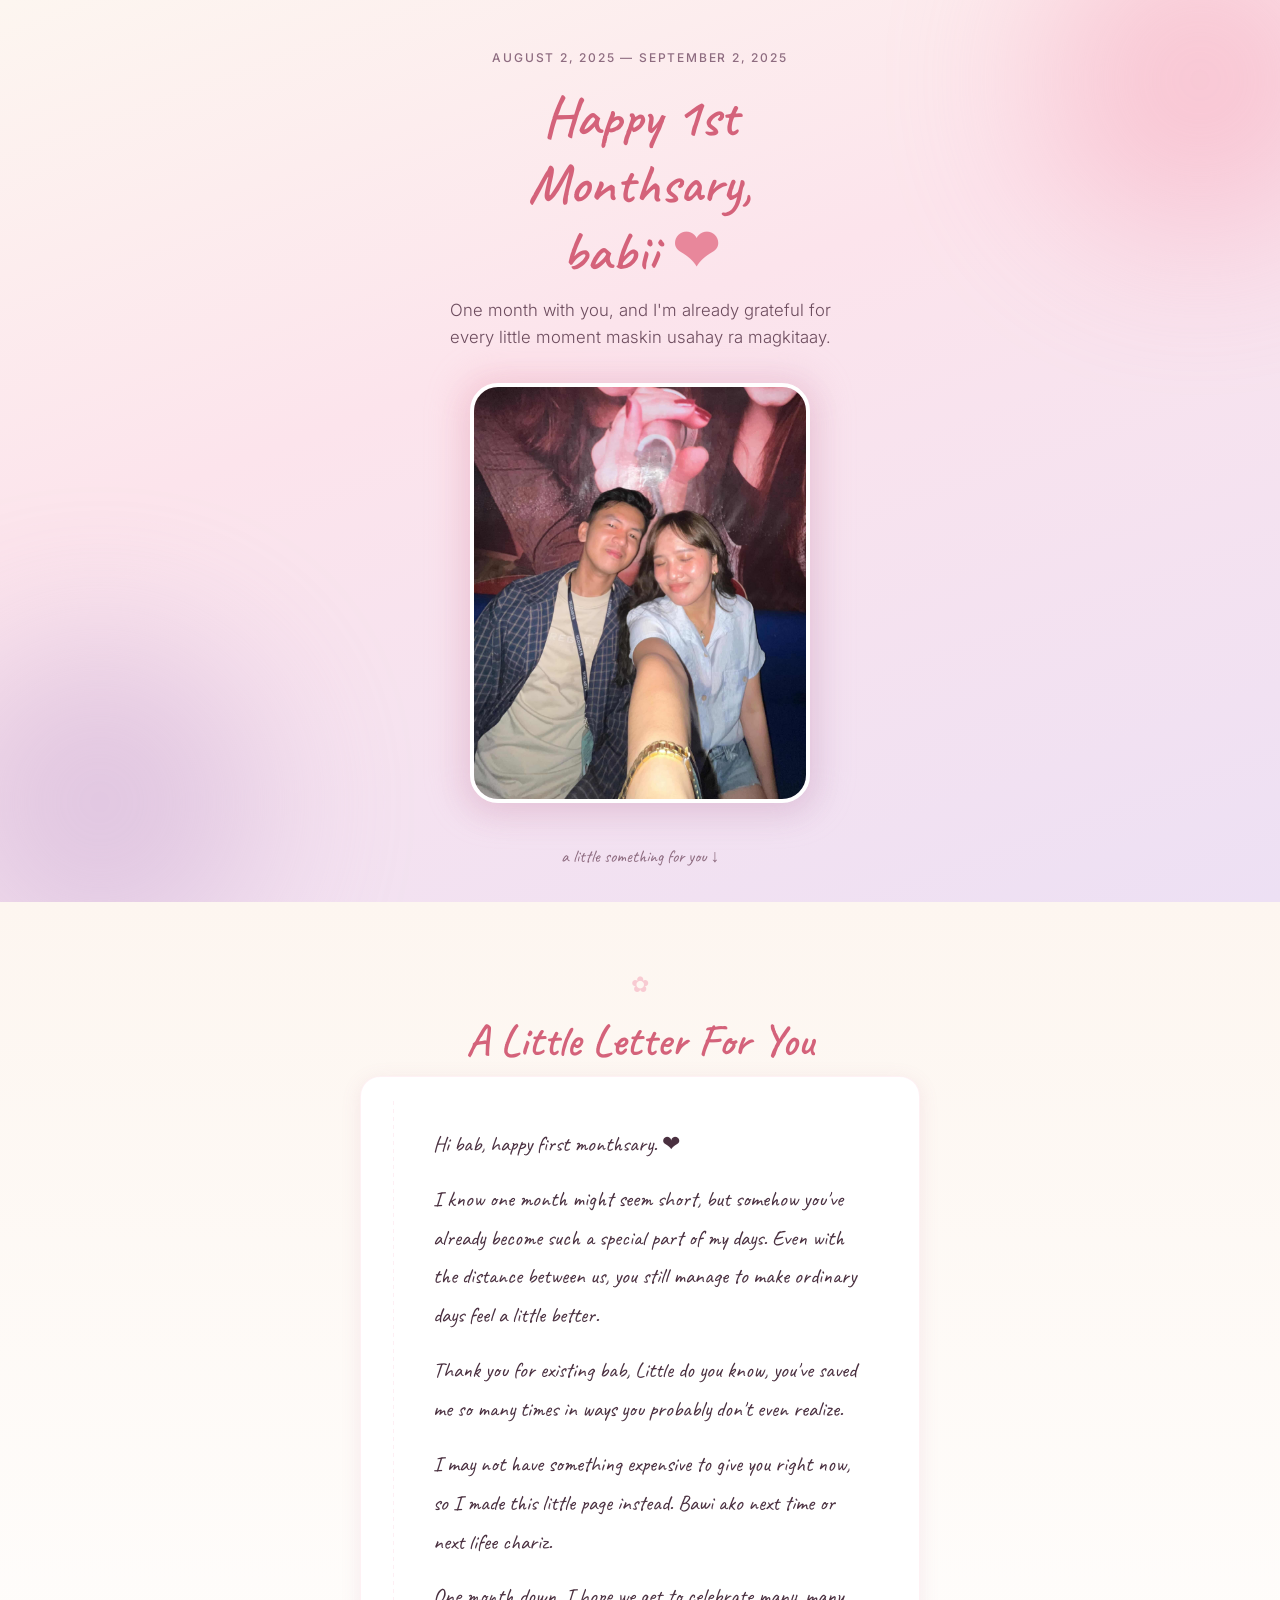
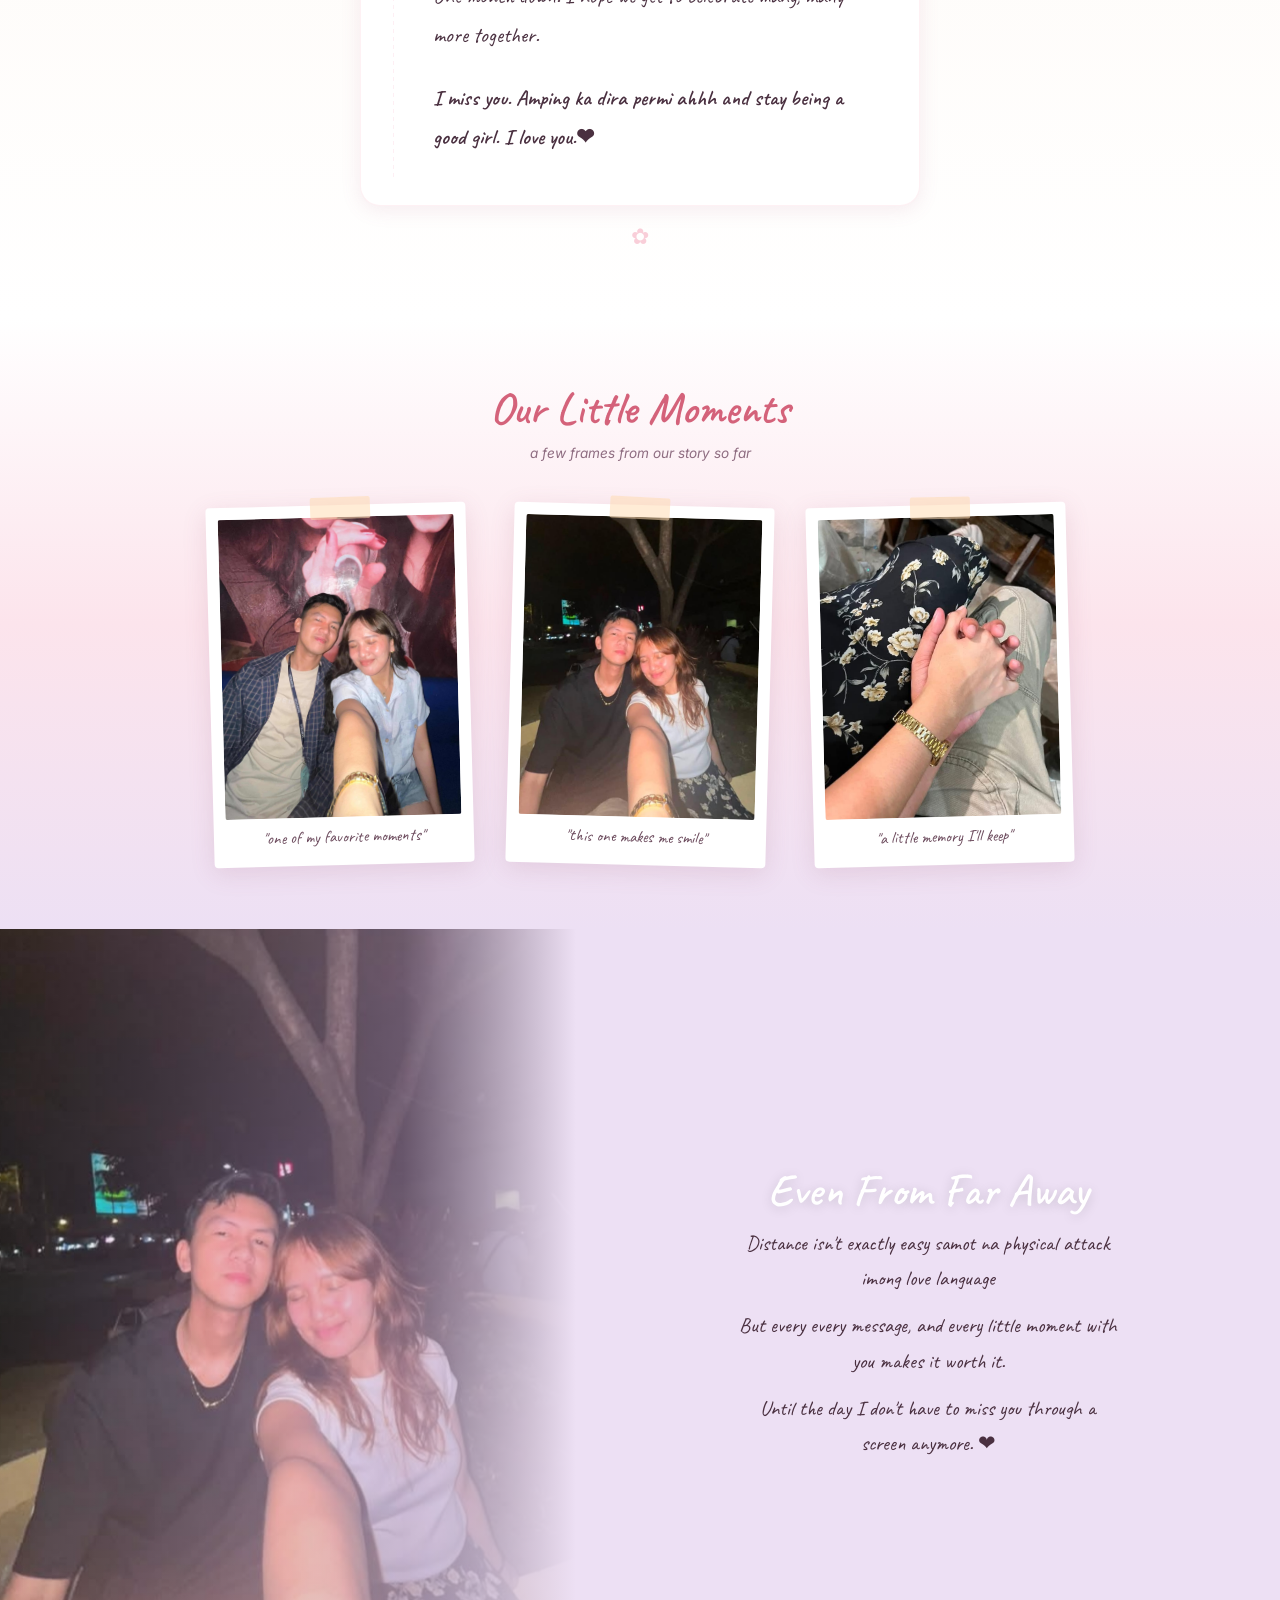
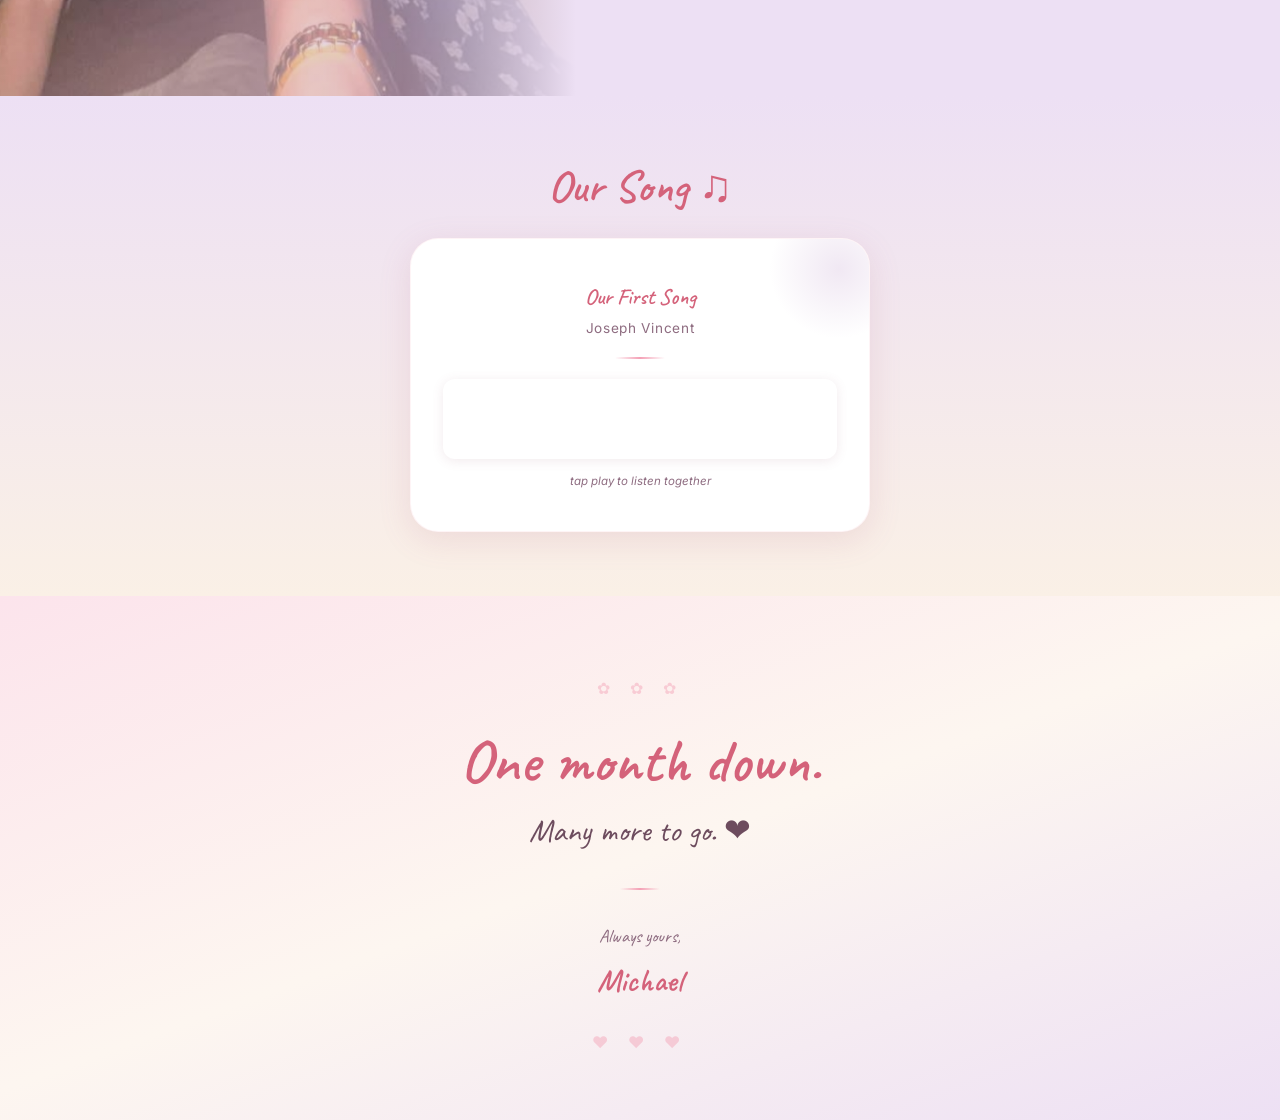
==== commit 67d9c991: "updated file" ====
--- a/monthsary/index.html
+++ b/monthsary/index.html
@@ -39,9 +39,9 @@
         <p class="letter-line">Hi bab, happy first monthsary. &#10084;</p>
         <p class="letter-line">I know one month might seem short, but somehow you've already become such a special part of my days. Even with the distance between us, you still manage to make ordinary days feel a little better.</p>
         <p class="letter-line">Thank you for existing bab, Little do you know, you've saved me so many times in ways you probably don't even realize.</p>
-        <p class="letter-line">I may not have something expensive to give you right now, so I made this little page instead. It's simple, babawi ako next time or next lifee chariz.</p>
+        <p class="letter-line">I may not have something expensive to give you right now, so I made this little page instead. Bawi ako next time or next lifee chariz.</p>
         <p class="letter-line">One month down. I hope we get to celebrate many, many more together.</p>
-        <p class="letter-line letter-closing">I miss you. I love you. Amping ka dira permi ahhh &#10084;</p>
+        <p class="letter-line letter-closing">I miss you. Amping ka dira permi ahhh and stay being a good girl. I love you.&#10084;</p>
       </div>
       <div class="letter-deco letter-deco--bottom">&#10047;</div>
     </div>
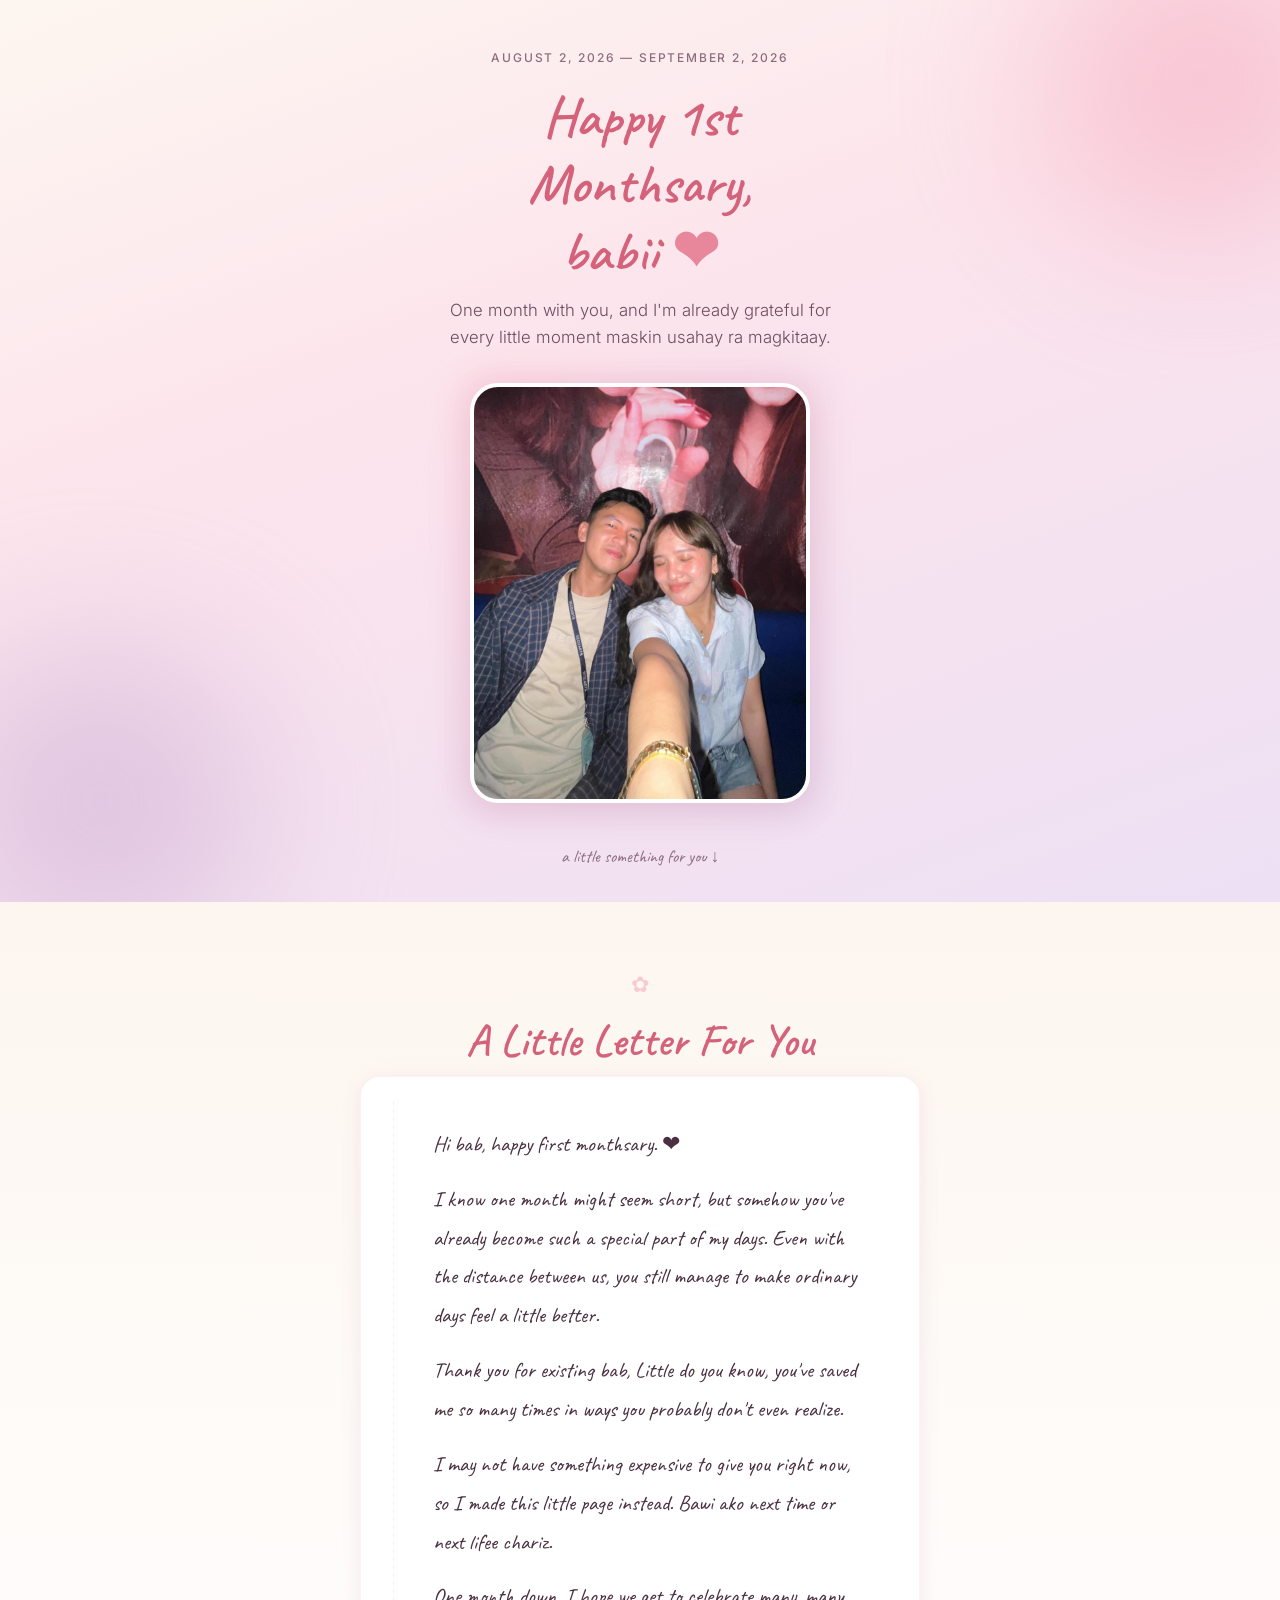
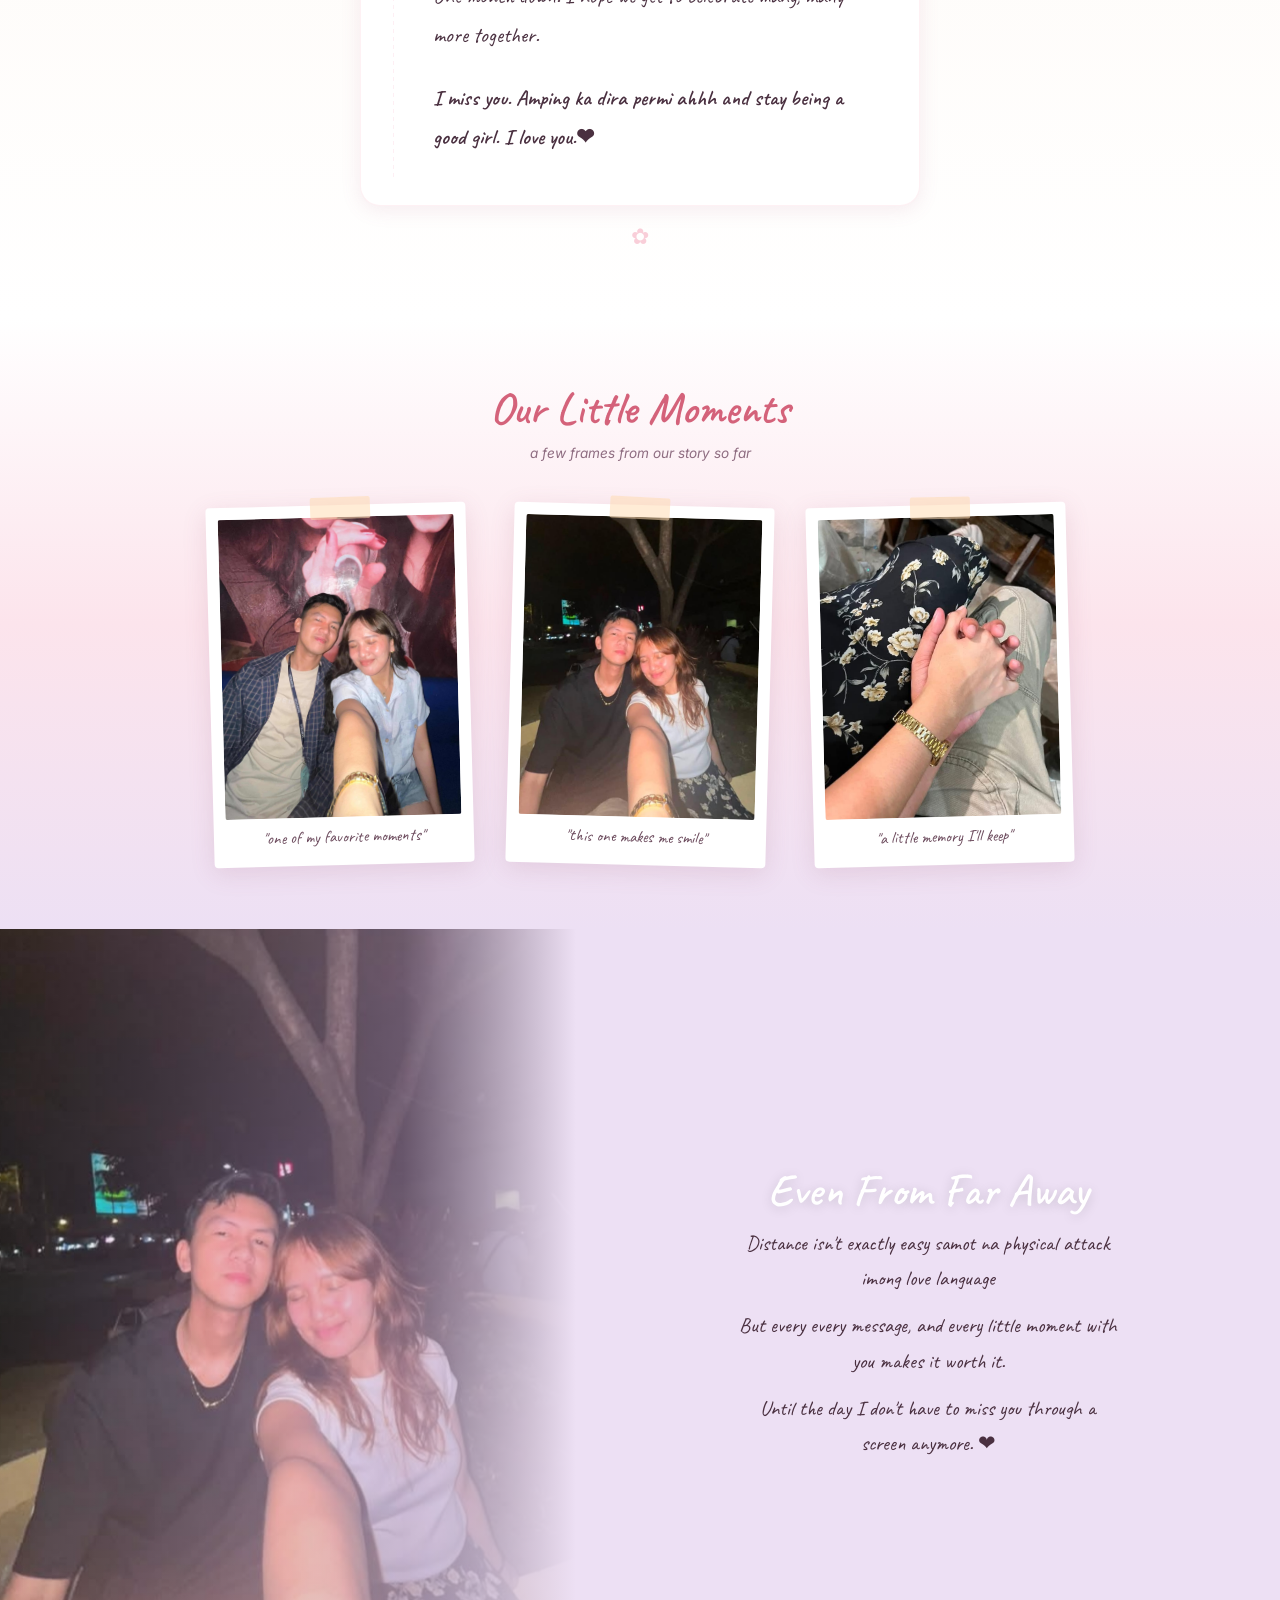
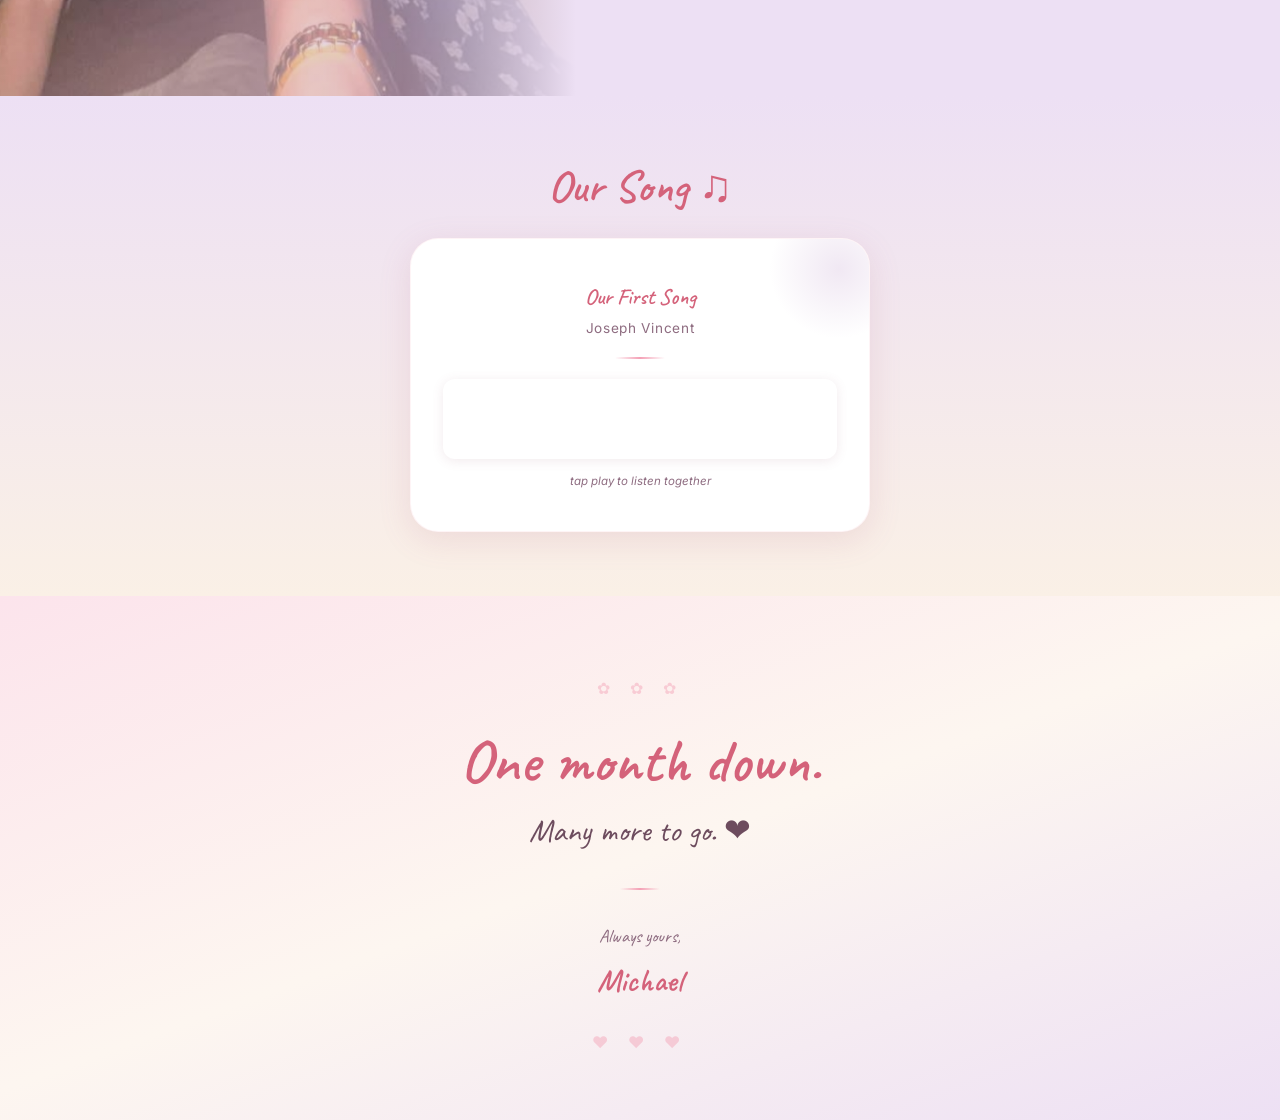
==== commit f87719b0: "updated file" ====
--- a/monthsary/index.html
+++ b/monthsary/index.html
@@ -17,7 +17,7 @@
     <div class="hero-glow hero-glow--2"></div>
 
     <div class="hero-content">
-      <p class="hero-date">August 2, 2025 &mdash; September 2, 2025</p>
+      <p class="hero-date">August 2, 2026 &mdash; September 2, 2026</p>
       <h1 class="hero-title">Happy 1st Monthsary,<br>babii <span class="heart-accent">&#10084;</span></h1>
       <p class="hero-subtitle">One month with you, and I'm already grateful for every little moment maskin usahay ra magkitaay.</p>
 
